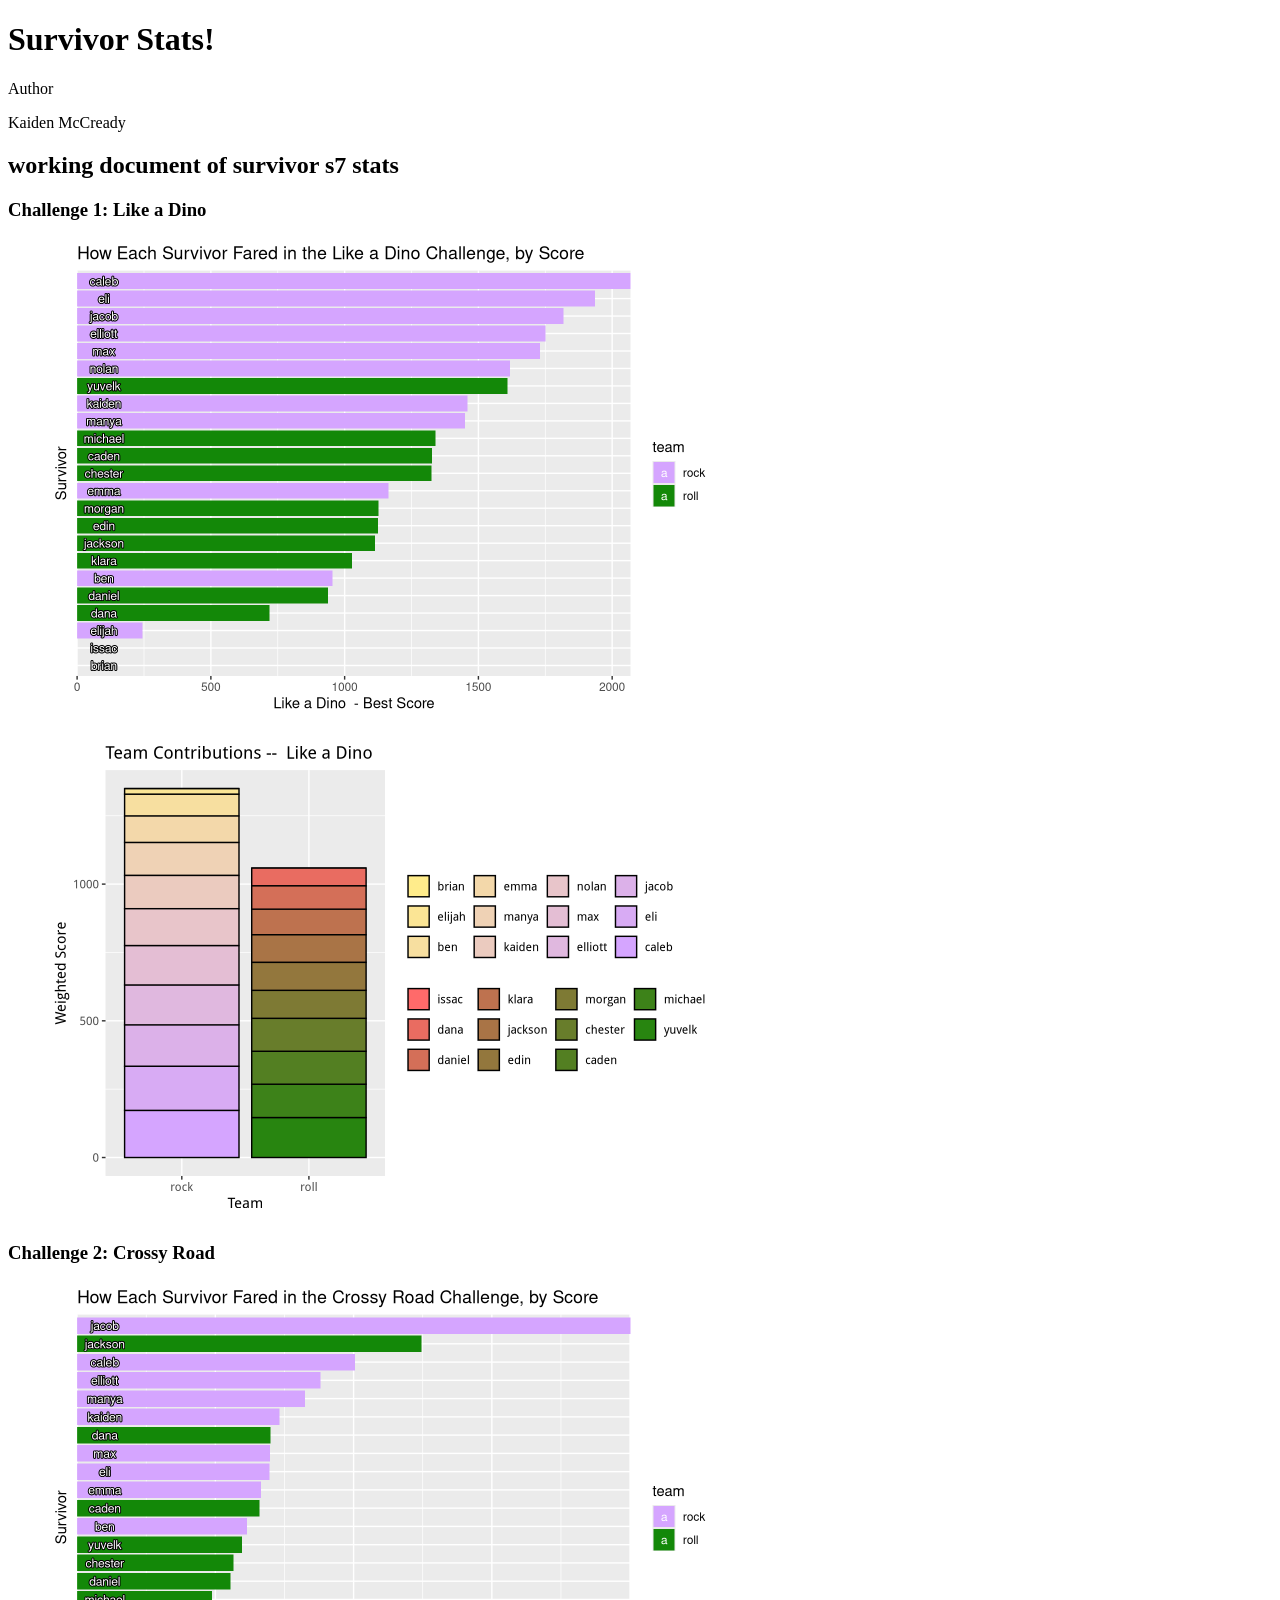
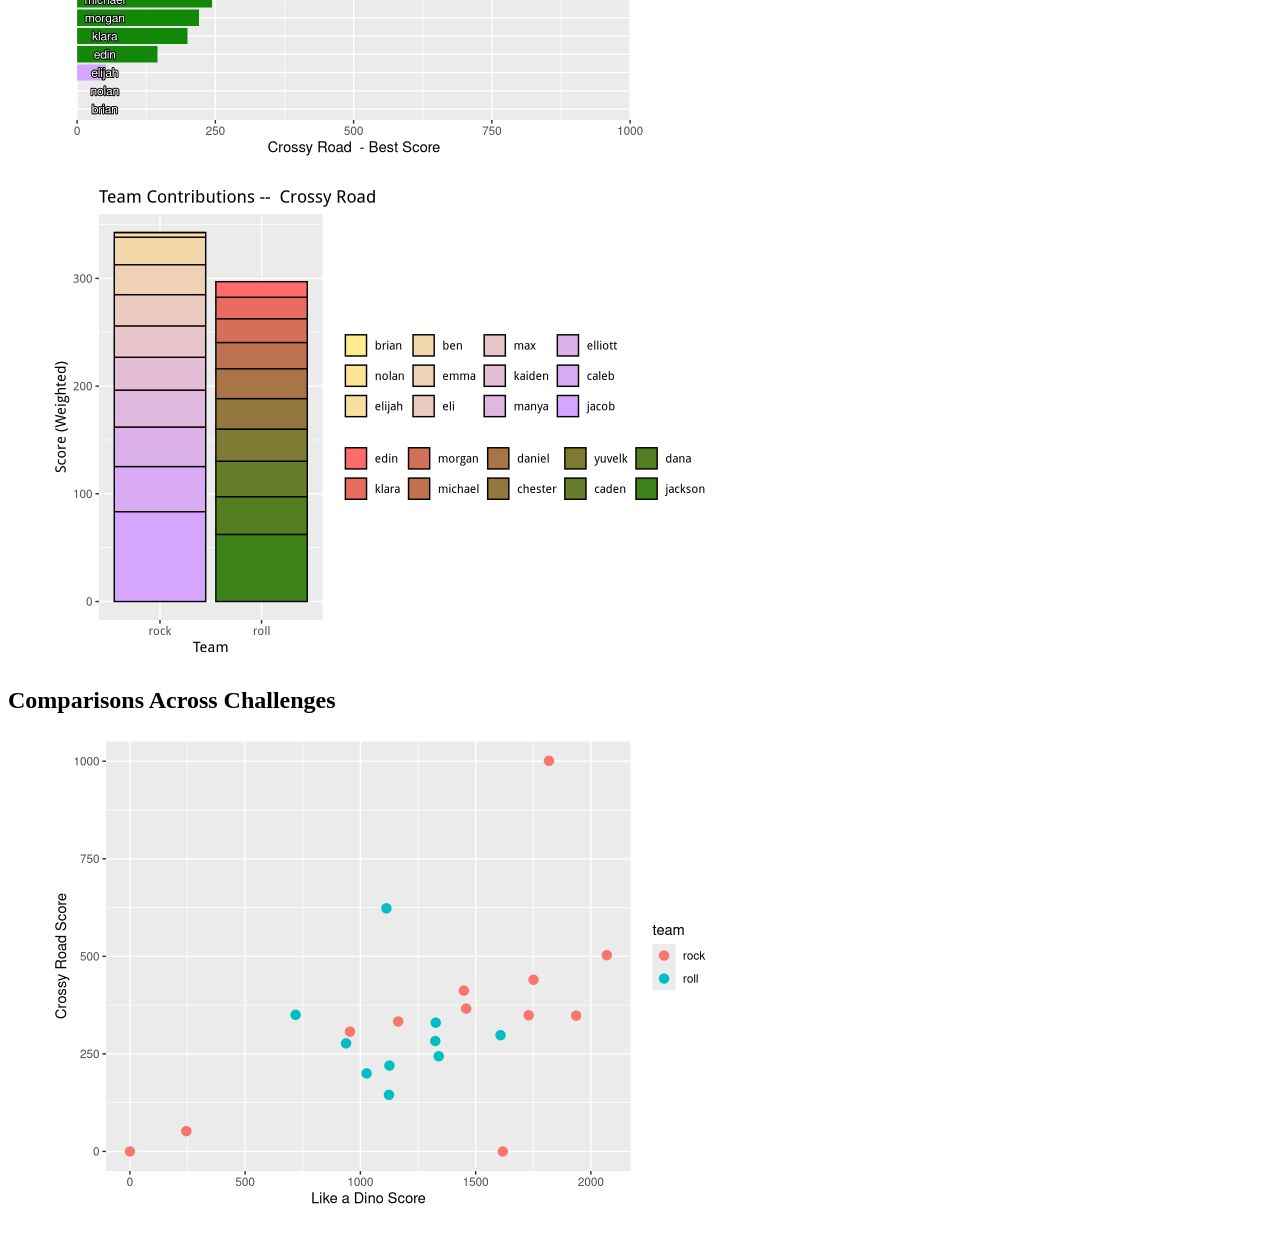
==== index.html @ 502ce681 "Update and rename Survivor Stats!.htm to index.html ...quick fix?" ====
<!DOCTYPE html>
<html xmlns="http://www.w3.org/1999/xhtml" lang="en" xml:lang="en" class=" krimxcm idc0_350"><head>
<meta http-equiv="content-type" content="text/html; charset=UTF-8">

<meta charset="utf-8">
<meta name="generator" content="quarto-1.4.555">

<meta name="viewport" content="width=device-width, initial-scale=1.0, user-scalable=yes">

<meta name="author" content="Kaiden McCready">

<title>Survivor Stats!</title>
<style class="anchorjs"></style><style>
code{white-space: pre-wrap;}
span.smallcaps{font-variant: small-caps;}
div.columns{display: flex; gap: min(4vw, 1.5em);}
div.column{flex: auto; overflow-x: auto;}
div.hanging-indent{margin-left: 1.5em; text-indent: -1.5em;}
ul.task-list{list-style: none;}
ul.task-list li input[type="checkbox"] {
  width: 0.8em;
  margin: 0 0.8em 0.2em -1em; /* quarto-specific, see https://github.com/quarto-dev/quarto-cli/issues/4556 */ 
  vertical-align: middle;
}
</style>


<script src="Survivor%20Stats!_files/clipboard.min.js"></script>
<script src="Survivor%20Stats!_files/quarto.js"></script>
<script src="Survivor%20Stats!_files/popper.min.js"></script>
<script src="Survivor%20Stats!_files/tippy.umd.min.js"></script>
<script src="Survivor%20Stats!_files/anchor.min.js"></script>
<link href="Survivor%20Stats!_files/tippy.css" rel="stylesheet">
<link href="Survivor%20Stats!_files/quarto-syntax-highlighting.css" rel="stylesheet" id="quarto-text-highlighting-styles">
<script src="Survivor%20Stats!_files/bootstrap.min.js"></script>
<link href="Survivor%20Stats!_files/bootstrap-icons.css" rel="stylesheet">
<link href="Survivor%20Stats!_files/bootstrap.min.css" rel="stylesheet" id="quarto-bootstrap" data-mode="light">


<style>.ansi-display{font-family:monospace;white-space:pre-wrap;--ansiBlack: #000000;--ansiRed: #cd3131;--ansiGreen: #00BC00;--ansiYellow: #949800;--ansiBlue: #0451a5;--ansiMagenta: #bc05bc;--ansiCyan: #0598bc;--ansiWhite: #555555;--ansiBrightBlack: #666666;--ansiBrightRed: #cd3131;--ansiBrightGreen: #14CE14;--ansiBrightYellow: #b5ba00;--ansiBrightBlue: #0451a5;--ansiBrightMagenta: #bc05bc;--ansiBrightCyan: #0598bc;--ansiBrightWhite: #a5a5a5}.dark-mode .ansi-display{--ansiBlack: #000000;--ansiRed: #cd3131;--ansiGreen: #0DBC79;--ansiYellow: #e5e510;--ansiBlue: #2472c8;--ansiMagenta: #bc3fbc;--ansiCyan: #11a8cd;--ansiWhite: #e5e5e5;--ansiBrightBlack: #666666;--ansiBrightRed: #f14c4c;--ansiBrightGreen: #23d18b;--ansiBrightYellow: #f5f543;--ansiBrightBlue: #3b8eea;--ansiBrightMagenta: #d670d6;--ansiBrightCyan: #29b8db;--ansiBrightWhite: #e5e5e5}@keyframes ansi-displaly-run-blink{50%{opacity:0}}.fui-FluentProvider h2{border-bottom:none;padding-bottom:0}</style><style data-make-styles-bucket="d" data-priority="0"></style><style id="fui-FluentProviderr0"></style><style>.rdp {
  --rdp-cell-size: 40px;
  --rdp-accent-color: #0000ff;
  --rdp-background-color: #e7edff;
  --rdp-accent-color-dark: #3003e1;
  --rdp-background-color-dark: #180270;
  --rdp-outline: 2px solid var(--rdp-accent-color); /* Outline border for focused elements */
  --rdp-outline-selected: 2px solid rgba(0, 0, 0, 0.75); /* Outline border for focused _and_ selected elements */

  margin: 1em;
}

/* Hide elements for devices that are not screen readers */
.rdp-vhidden {
  box-sizing: border-box;
  padding: 0;
  margin: 0;
  background: transparent;
  border: 0;
  -moz-appearance: none;
  -webkit-appearance: none;
  appearance: none;
  position: absolute !important;
  top: 0;
  width: 1px !important;
  height: 1px !important;
  padding: 0 !important;
  overflow: hidden !important;
  clip: rect(1px, 1px, 1px, 1px) !important;
  border: 0 !important;
}

/* Buttons */
.rdp-button_reset {
  appearance: none;
  position: relative;
  margin: 0;
  padding: 0;
  cursor: default;
  color: inherit;
  outline: none;
  background: none;
  font: inherit;

  -moz-appearance: none;
  -webkit-appearance: none;
}

.rdp-button {
  border: 2px solid transparent;
}

.rdp-button[disabled] {
  opacity: 0.25;
}

.rdp-button:not([disabled]) {
  cursor: pointer;
}

.rdp-button:focus:not([disabled]),
.rdp-button:active:not([disabled]) {
  color: inherit;
  border: var(--rdp-outline);
  background-color: var(--rdp-background-color);
}

.rdp-button:hover:not([disabled]) {
  background-color: var(--rdp-background-color);
}

.rdp-months {
  display: flex;
}

.rdp-month {
  margin: 0 1em;
}

.rdp-month:first-child {
  margin-left: 0;
}

.rdp-month:last-child {
  margin-right: 0;
}

.rdp-table {
  margin: 0;
  max-width: calc(var(--rdp-cell-size) * 7);
  border-collapse: collapse;
}

.rdp-with_weeknumber .rdp-table {
  max-width: calc(var(--rdp-cell-size) * 8);
  border-collapse: collapse;
}

.rdp-caption {
  display: flex;
  align-items: center;
  justify-content: space-between;
  padding: 0;
  text-align: left;
}

.rdp-multiple_months .rdp-caption {
  position: relative;
  display: block;
  text-align: center;
}

.rdp-caption_dropdowns {
  position: relative;
  display: inline-flex;
}

.rdp-caption_label {
  position: relative;
  z-index: 1;
  display: inline-flex;
  align-items: center;
  margin: 0;
  padding: 0 0.25em;
  white-space: nowrap;
  color: currentColor;
  border: 0;
  border: 2px solid transparent;
  font-family: inherit;
  font-size: 140%;
  font-weight: bold;
}

.rdp-nav {
  white-space: nowrap;
}

.rdp-multiple_months .rdp-caption_start .rdp-nav {
  position: absolute;
  top: 50%;
  left: 0;
  transform: translateY(-50%);
}

.rdp-multiple_months .rdp-caption_end .rdp-nav {
  position: absolute;
  top: 50%;
  right: 0;
  transform: translateY(-50%);
}

.rdp-nav_button {
  display: inline-flex;
  align-items: center;
  justify-content: center;
  width: var(--rdp-cell-size);
  height: var(--rdp-cell-size);
  padding: 0.25em;
  border-radius: 100%;
}

/* ---------- */
/* Dropdowns  */
/* ---------- */

.rdp-dropdown_year,
.rdp-dropdown_month {
  position: relative;
  display: inline-flex;
  align-items: center;
}

.rdp-dropdown {
  appearance: none;
  position: absolute;
  z-index: 2;
  top: 0;
  bottom: 0;
  left: 0;
  width: 100%;
  margin: 0;
  padding: 0;
  cursor: inherit;
  opacity: 0;
  border: none;
  background-color: transparent;
  font-family: inherit;
  font-size: inherit;
  line-height: inherit;
}

.rdp-dropdown[disabled] {
  opacity: unset;
  color: unset;
}

.rdp-dropdown:focus:not([disabled]) + .rdp-caption_label,
.rdp-dropdown:active:not([disabled]) + .rdp-caption_label {
  border: var(--rdp-outline);
  border-radius: 6px;
  background-color: var(--rdp-background-color);
}

.rdp-dropdown_icon {
  margin: 0 0 0 5px;
}

.rdp-head {
  border: 0;
}

.rdp-head_row,
.rdp-row {
  height: 100%;
}

.rdp-head_cell {
  vertical-align: middle;
  text-transform: uppercase;
  font-size: 0.75em;
  font-weight: 700;
  text-align: center;
  height: 100%;
  height: var(--rdp-cell-size);
  padding: 0;
}

.rdp-tbody {
  border: 0;
}

.rdp-tfoot {
  margin: 0.5em;
}

.rdp-cell {
  width: var(--rdp-cell-size);
  height: 100%;
  height: var(--rdp-cell-size);
  padding: 0;
  text-align: center;
}

.rdp-weeknumber {
  font-size: 0.75em;
}

.rdp-weeknumber,
.rdp-day {
  display: flex;
  overflow: hidden;
  align-items: center;
  justify-content: center;
  box-sizing: border-box;
  width: var(--rdp-cell-size);
  max-width: var(--rdp-cell-size);
  height: var(--rdp-cell-size);
  margin: 0;
  border: 2px solid transparent;
  border-radius: 100%;
}

.rdp-day_today:not(.rdp-day_outside) {
  font-weight: bold;
}

.rdp-day_selected:not([disabled]),
.rdp-day_selected:focus:not([disabled]),
.rdp-day_selected:active:not([disabled]),
.rdp-day_selected:hover:not([disabled]) {
  color: white;
  background-color: var(--rdp-accent-color);
}

.rdp-day_selected:focus:not([disabled]) {
  border: var(--rdp-outline-selected);
}

.rdp:not([dir='rtl']) .rdp-day_range_start:not(.rdp-day_range_end) {
  border-top-right-radius: 0;
  border-bottom-right-radius: 0;
}

.rdp:not([dir='rtl']) .rdp-day_range_end:not(.rdp-day_range_start) {
  border-top-left-radius: 0;
  border-bottom-left-radius: 0;
}

.rdp[dir='rtl'] .rdp-day_range_start:not(.rdp-day_range_end) {
  border-top-left-radius: 0;
  border-bottom-left-radius: 0;
}

.rdp[dir='rtl'] .rdp-day_range_end:not(.rdp-day_range_start) {
  border-top-right-radius: 0;
  border-bottom-right-radius: 0;
}

.rdp-day_range_end.rdp-day_range_start {
  border-radius: 100%;
}

.rdp-day_range_middle {
  border-radius: 0;
}
</style></head>

<body class="fullcontent quarto-light" data-tabster="{&quot;root&quot;:{}}">

<i tabindex="0" role="none" data-tabster-dummy="" aria-hidden="true" style="position: fixed; height: 1px; width: 1px; opacity: 0.001; z-index: -1; content-visibility: hidden; top: 0px; left: 0px;"></i><div id="quarto-content" class="page-columns page-rows-contents page-layout-article">

<main class="content" id="quarto-document-content">

<header id="title-block-header" class="quarto-title-block default">
<div class="quarto-title">
<h1 class="title">Survivor Stats!</h1>
</div>



<div class="quarto-title-meta">

    <div>
    <div class="quarto-title-meta-heading">Author</div>
    <div class="quarto-title-meta-contents">
             <p>Kaiden McCready </p>
          </div>
  </div>
    
  
    
  </div>
  


</header>


<section id="working-document-of-survivor-s7-stats" class="level1">
<h1>working document of survivor s7 stats</h1>
<section id="challenge-1-like-a-dino" class="level3">
<h3 class="anchored" data-anchor-id="challenge-1-like-a-dino">Challenge 1: Like a Dino<a class="anchorjs-link " aria-label="Anchor" data-anchorjs-icon="" href="#challenge-1-like-a-dino" style="font: 1em / 1 anchorjs-icons; margin-left: 0.1875em; padding-right: 0.1875em; padding-left: 0.1875em;"></a></h3>
<div class="cell">
<div class="cell-output-display">
<div>
<figure class="figure">
<p><img src="Survivor%20Stats!_files/unnamed-chunk-2-1.png" class="img-fluid figure-img" width="672"></p>
</figure>
</div>
</div>
</div>
<div class="cell">
<div class="cell-output-display">
<div>
<figure class="figure">
<p><img src="Survivor%20Stats!_files/unnamed-chunk-3-1.png" class="img-fluid figure-img" width="672"></p>
</figure>
</div>
</div>
</div>
</section>
<section id="challenge-2-crossy-road" class="level3">
<h3 class="anchored" data-anchor-id="challenge-2-crossy-road">Challenge 2: Crossy Road<a class="anchorjs-link " aria-label="Anchor" data-anchorjs-icon="" href="#challenge-2-crossy-road" style="font: 1em / 1 anchorjs-icons; margin-left: 0.1875em; padding-right: 0.1875em; padding-left: 0.1875em;"></a></h3>
<div class="cell">
<div class="cell-output-display">
<div>
<figure class="figure">
<p><img src="Survivor%20Stats!_files/unnamed-chunk-4-1.png" class="img-fluid figure-img" width="672"></p>
</figure>
</div>
</div>
</div>
<div class="cell">
<div class="cell-output-display">
<div>
<figure class="figure">
<p><img src="Survivor%20Stats!_files/unnamed-chunk-5-1.png" class="img-fluid figure-img" width="672"></p>
</figure>
</div>
</div>
</div>
</section>
<section id="comparisons-across-challenges" class="level2">
<h2 class="anchored" data-anchor-id="comparisons-across-challenges">Comparisons Across Challenges<a class="anchorjs-link " aria-label="Anchor" data-anchorjs-icon="" href="#comparisons-across-challenges" style="font: 1em / 1 anchorjs-icons; margin-left: 0.1875em; padding-right: 0.1875em; padding-left: 0.1875em;"></a></h2>
<div class="cell">
<div class="cell-output-display">
<div>
<figure class="figure">
<p><img src="Survivor%20Stats!_files/unnamed-chunk-6-1.png" class="img-fluid figure-img" width="672"></p>
</figure>
</div>
</div>
</div>
</section>
</section>

</main>
<!-- /main column -->
<script id="quarto-html-after-body" type="application/javascript">
window.document.addEventListener("DOMContentLoaded", function (event) {
  const toggleBodyColorMode = (bsSheetEl) => {
    const mode = bsSheetEl.getAttribute("data-mode");
    const bodyEl = window.document.querySelector("body");
    if (mode === "dark") {
      bodyEl.classList.add("quarto-dark");
      bodyEl.classList.remove("quarto-light");
    } else {
      bodyEl.classList.add("quarto-light");
      bodyEl.classList.remove("quarto-dark");
    }
  }
  const toggleBodyColorPrimary = () => {
    const bsSheetEl = window.document.querySelector("link#quarto-bootstrap");
    if (bsSheetEl) {
      toggleBodyColorMode(bsSheetEl);
    }
  }
  toggleBodyColorPrimary();  
  const icon = "";
  const anchorJS = new window.AnchorJS();
  anchorJS.options = {
    placement: 'right',
    icon: icon
  };
  anchorJS.add('.anchored');
  const isCodeAnnotation = (el) => {
    for (const clz of el.classList) {
      if (clz.startsWith('code-annotation-')) {                     
        return true;
      }
    }
    return false;
  }
  const clipboard = new window.ClipboardJS('.code-copy-button', {
    text: function(trigger) {
      const codeEl = trigger.previousElementSibling.cloneNode(true);
      for (const childEl of codeEl.children) {
        if (isCodeAnnotation(childEl)) {
          childEl.remove();
        }
      }
      return codeEl.innerText;
    }
  });
  clipboard.on('success', function(e) {
    // button target
    const button = e.trigger;
    // don't keep focus
    button.blur();
    // flash "checked"
    button.classList.add('code-copy-button-checked');
    var currentTitle = button.getAttribute("title");
    button.setAttribute("title", "Copied!");
    let tooltip;
    if (window.bootstrap) {
      button.setAttribute("data-bs-toggle", "tooltip");
      button.setAttribute("data-bs-placement", "left");
      button.setAttribute("data-bs-title", "Copied!");
      tooltip = new bootstrap.Tooltip(button, 
        { trigger: "manual", 
          customClass: "code-copy-button-tooltip",
          offset: [0, -8]});
      tooltip.show();    
    }
    setTimeout(function() {
      if (tooltip) {
        tooltip.hide();
        button.removeAttribute("data-bs-title");
        button.removeAttribute("data-bs-toggle");
        button.removeAttribute("data-bs-placement");
      }
      button.setAttribute("title", currentTitle);
      button.classList.remove('code-copy-button-checked');
    }, 1000);
    // clear code selection
    e.clearSelection();
  });
    var localhostRegex = new RegExp(/^(?:http|https):\/\/localhost\:?[0-9]*\//);
    var mailtoRegex = new RegExp(/^mailto:/);
      var filterRegex = new RegExp('/' + window.location.host + '/');
    var isInternal = (href) => {
        return filterRegex.test(href) || localhostRegex.test(href) || mailtoRegex.test(href);
    }
    // Inspect non-navigation links and adorn them if external
 	var links = window.document.querySelectorAll('a[href]:not(.nav-link):not(.navbar-brand):not(.toc-action):not(.sidebar-link):not(.sidebar-item-toggle):not(.pagination-link):not(.no-external):not([aria-hidden]):not(.dropdown-item):not(.quarto-navigation-tool)');
    for (var i=0; i<links.length; i++) {
      const link = links[i];
      if (!isInternal(link.href)) {
        // undo the damage that might have been done by quarto-nav.js in the case of
        // links that we want to consider external
        if (link.dataset.originalHref !== undefined) {
          link.href = link.dataset.originalHref;
        }
      }
    }
  function tippyHover(el, contentFn, onTriggerFn, onUntriggerFn) {
    const config = {
      allowHTML: true,
      maxWidth: 500,
      delay: 100,
      arrow: false,
      appendTo: function(el) {
          return el.parentElement;
      },
      interactive: true,
      interactiveBorder: 10,
      theme: 'quarto',
      placement: 'bottom-start',
    };
    if (contentFn) {
      config.content = contentFn;
    }
    if (onTriggerFn) {
      config.onTrigger = onTriggerFn;
    }
    if (onUntriggerFn) {
      config.onUntrigger = onUntriggerFn;
    }
    window.tippy(el, config); 
  }
  const noterefs = window.document.querySelectorAll('a[role="doc-noteref"]');
  for (var i=0; i<noterefs.length; i++) {
    const ref = noterefs[i];
    tippyHover(ref, function() {
      // use id or data attribute instead here
      let href = ref.getAttribute('data-footnote-href') || ref.getAttribute('href');
      try { href = new URL(href).hash; } catch {}
      const id = href.replace(/^#\/?/, "");
      const note = window.document.getElementById(id);
      if (note) {
        return note.innerHTML;
      } else {
        return "";
      }
    });
  }
  const xrefs = window.document.querySelectorAll('a.quarto-xref');
  const processXRef = (id, note) => {
    // Strip column container classes
    const stripColumnClz = (el) => {
      el.classList.remove("page-full", "page-columns");
      if (el.children) {
        for (const child of el.children) {
          stripColumnClz(child);
        }
      }
    }
    stripColumnClz(note)
    if (id === null || id.startsWith('sec-')) {
      // Special case sections, only their first couple elements
      const container = document.createElement("div");
      if (note.children && note.children.length > 2) {
        container.appendChild(note.children[0].cloneNode(true));
        for (let i = 1; i < note.children.length; i++) {
          const child = note.children[i];
          if (child.tagName === "P" && child.innerText === "") {
            continue;
          } else {
            container.appendChild(child.cloneNode(true));
            break;
          }
        }
        if (window.Quarto?.typesetMath) {
          window.Quarto.typesetMath(container);
        }
        return container.innerHTML
      } else {
        if (window.Quarto?.typesetMath) {
          window.Quarto.typesetMath(note);
        }
        return note.innerHTML;
      }
    } else {
      // Remove any anchor links if they are present
      const anchorLink = note.querySelector('a.anchorjs-link');
      if (anchorLink) {
        anchorLink.remove();
      }
      if (window.Quarto?.typesetMath) {
        window.Quarto.typesetMath(note);
      }
      // TODO in 1.5, we should make sure this works without a callout special case
      if (note.classList.contains("callout")) {
        return note.outerHTML;
      } else {
        return note.innerHTML;
      }
    }
  }
  for (var i=0; i<xrefs.length; i++) {
    const xref = xrefs[i];
    tippyHover(xref, undefined, function(instance) {
      instance.disable();
      let url = xref.getAttribute('href');
      let hash = undefined; 
      if (url.startsWith('#')) {
        hash = url;
      } else {
        try { hash = new URL(url).hash; } catch {}
      }
      if (hash) {
        const id = hash.replace(/^#\/?/, "");
        const note = window.document.getElementById(id);
        if (note !== null) {
          try {
            const html = processXRef(id, note.cloneNode(true));
            instance.setContent(html);
          } finally {
            instance.enable();
            instance.show();
          }
        } else {
          // See if we can fetch this
          fetch(url.split('#')[0])
          .then(res => res.text())
          .then(html => {
            const parser = new DOMParser();
            const htmlDoc = parser.parseFromString(html, "text/html");
            const note = htmlDoc.getElementById(id);
            if (note !== null) {
              const html = processXRef(id, note);
              instance.setContent(html);
            } 
          }).finally(() => {
            instance.enable();
            instance.show();
          });
        }
      } else {
        // See if we can fetch a full url (with no hash to target)
        // This is a special case and we should probably do some content thinning / targeting
        fetch(url)
        .then(res => res.text())
        .then(html => {
          const parser = new DOMParser();
          const htmlDoc = parser.parseFromString(html, "text/html");
          const note = htmlDoc.querySelector('main.content');
          if (note !== null) {
            // This should only happen for chapter cross references
            // (since there is no id in the URL)
            // remove the first header
            if (note.children.length > 0 && note.children[0].tagName === "HEADER") {
              note.children[0].remove();
            }
            const html = processXRef(null, note);
            instance.setContent(html);
          } 
        }).finally(() => {
          instance.enable();
          instance.show();
        });
      }
    }, function(instance) {
    });
  }
      let selectedAnnoteEl;
      const selectorForAnnotation = ( cell, annotation) => {
        let cellAttr = 'data-code-cell="' + cell + '"';
        let lineAttr = 'data-code-annotation="' +  annotation + '"';
        const selector = 'span[' + cellAttr + '][' + lineAttr + ']';
        return selector;
      }
      const selectCodeLines = (annoteEl) => {
        const doc = window.document;
        const targetCell = annoteEl.getAttribute("data-target-cell");
        const targetAnnotation = annoteEl.getAttribute("data-target-annotation");
        const annoteSpan = window.document.querySelector(selectorForAnnotation(targetCell, targetAnnotation));
        const lines = annoteSpan.getAttribute("data-code-lines").split(",");
        const lineIds = lines.map((line) => {
          return targetCell + "-" + line;
        })
        let top = null;
        let height = null;
        let parent = null;
        if (lineIds.length > 0) {
            //compute the position of the single el (top and bottom and make a div)
            const el = window.document.getElementById(lineIds[0]);
            top = el.offsetTop;
            height = el.offsetHeight;
            parent = el.parentElement.parentElement;
          if (lineIds.length > 1) {
            const lastEl = window.document.getElementById(lineIds[lineIds.length - 1]);
            const bottom = lastEl.offsetTop + lastEl.offsetHeight;
            height = bottom - top;
          }
          if (top !== null && height !== null && parent !== null) {
            // cook up a div (if necessary) and position it 
            let div = window.document.getElementById("code-annotation-line-highlight");
            if (div === null) {
              div = window.document.createElement("div");
              div.setAttribute("id", "code-annotation-line-highlight");
              div.style.position = 'absolute';
              parent.appendChild(div);
            }
            div.style.top = top - 2 + "px";
            div.style.height = height + 4 + "px";
            div.style.left = 0;
            let gutterDiv = window.document.getElementById("code-annotation-line-highlight-gutter");
            if (gutterDiv === null) {
              gutterDiv = window.document.createElement("div");
              gutterDiv.setAttribute("id", "code-annotation-line-highlight-gutter");
              gutterDiv.style.position = 'absolute';
              const codeCell = window.document.getElementById(targetCell);
              const gutter = codeCell.querySelector('.code-annotation-gutter');
              gutter.appendChild(gutterDiv);
            }
            gutterDiv.style.top = top - 2 + "px";
            gutterDiv.style.height = height + 4 + "px";
          }
          selectedAnnoteEl = annoteEl;
        }
      };
      const unselectCodeLines = () => {
        const elementsIds = ["code-annotation-line-highlight", "code-annotation-line-highlight-gutter"];
        elementsIds.forEach((elId) => {
          const div = window.document.getElementById(elId);
          if (div) {
            div.remove();
          }
        });
        selectedAnnoteEl = undefined;
      };
        // Handle positioning of the toggle
    window.addEventListener(
      "resize",
      throttle(() => {
        elRect = undefined;
        if (selectedAnnoteEl) {
          selectCodeLines(selectedAnnoteEl);
        }
      }, 10)
    );
    function throttle(fn, ms) {
    let throttle = false;
    let timer;
      return (...args) => {
        if(!throttle) { // first call gets through
            fn.apply(this, args);
            throttle = true;
        } else { // all the others get throttled
            if(timer) clearTimeout(timer); // cancel #2
            timer = setTimeout(() => {
              fn.apply(this, args);
              timer = throttle = false;
            }, ms);
        }
      };
    }
      // Attach click handler to the DT
      const annoteDls = window.document.querySelectorAll('dt[data-target-cell]');
      for (const annoteDlNode of annoteDls) {
        annoteDlNode.addEventListener('click', (event) => {
          const clickedEl = event.target;
          if (clickedEl !== selectedAnnoteEl) {
            unselectCodeLines();
            const activeEl = window.document.querySelector('dt[data-target-cell].code-annotation-active');
            if (activeEl) {
              activeEl.classList.remove('code-annotation-active');
            }
            selectCodeLines(clickedEl);
            clickedEl.classList.add('code-annotation-active');
          } else {
            // Unselect the line
            unselectCodeLines();
            clickedEl.classList.remove('code-annotation-active');
          }
        });
      }
  const findCites = (el) => {
    const parentEl = el.parentElement;
    if (parentEl) {
      const cites = parentEl.dataset.cites;
      if (cites) {
        return {
          el,
          cites: cites.split(' ')
        };
      } else {
        return findCites(el.parentElement)
      }
    } else {
      return undefined;
    }
  };
  var bibliorefs = window.document.querySelectorAll('a[role="doc-biblioref"]');
  for (var i=0; i<bibliorefs.length; i++) {
    const ref = bibliorefs[i];
    const citeInfo = findCites(ref);
    if (citeInfo) {
      tippyHover(citeInfo.el, function() {
        var popup = window.document.createElement('div');
        citeInfo.cites.forEach(function(cite) {
          var citeDiv = window.document.createElement('div');
          citeDiv.classList.add('hanging-indent');
          citeDiv.classList.add('csl-entry');
          var biblioDiv = window.document.getElementById('ref-' + cite);
          if (biblioDiv) {
            citeDiv.innerHTML = biblioDiv.innerHTML;
          }
          popup.appendChild(citeDiv);
        });
        return popup.innerHTML;
      });
    }
  }
});
</script>
</div> <!-- /content -->





<script>window.backupDefine = window.define; window.define = undefined;</script>
<script type="text/javascript" src="Survivor%20Stats!_files/quarto-preview.js"></script>
<script>window.define = window.backupDefine; window.backupDefine = undefined;</script>
<script type="text/javascript">
  const options = {
    origin: "",
    search: "",
    inputFile: "/home/mccrea_k1/Survivor Stats!/Survivor_Stats.qmd",
    isPresentation: false
  }
  document.addEventListener("DOMContentLoaded", function () {
    window.QuartoPreview.init(options);
  });
</script>
<div><div dir="ltr" class="fui-FluentProvider fui-FluentProviderr0 ___jdtuxv0 f19n0e5 fxugw4r f1o700av fk6fouc fkhj508 figsok6 f1i3iumi"></div></div><i tabindex="0" role="none" data-tabster-dummy="" aria-hidden="true" style="position: fixed; height: 1px; width: 1px; opacity: 0.001; z-index: -1; content-visibility: hidden; top: 0px; left: 0px;"></i></body></html>
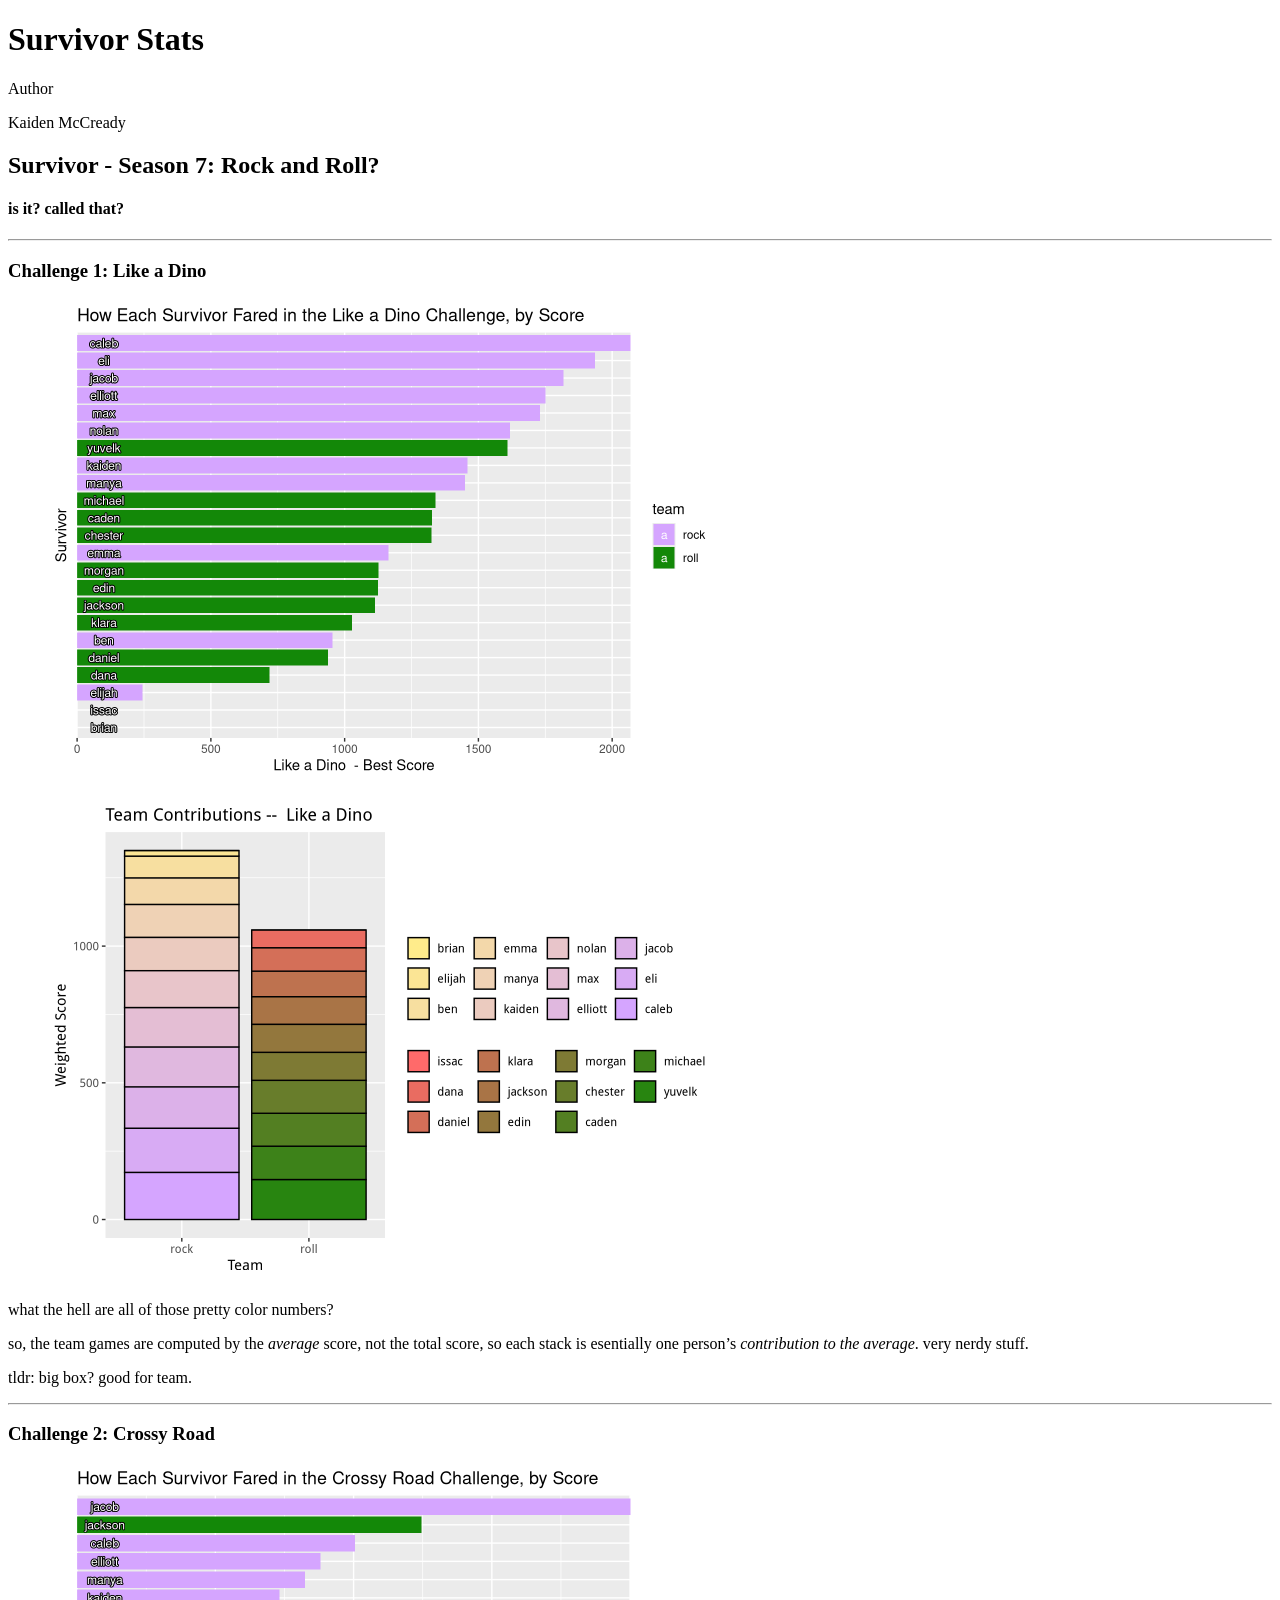
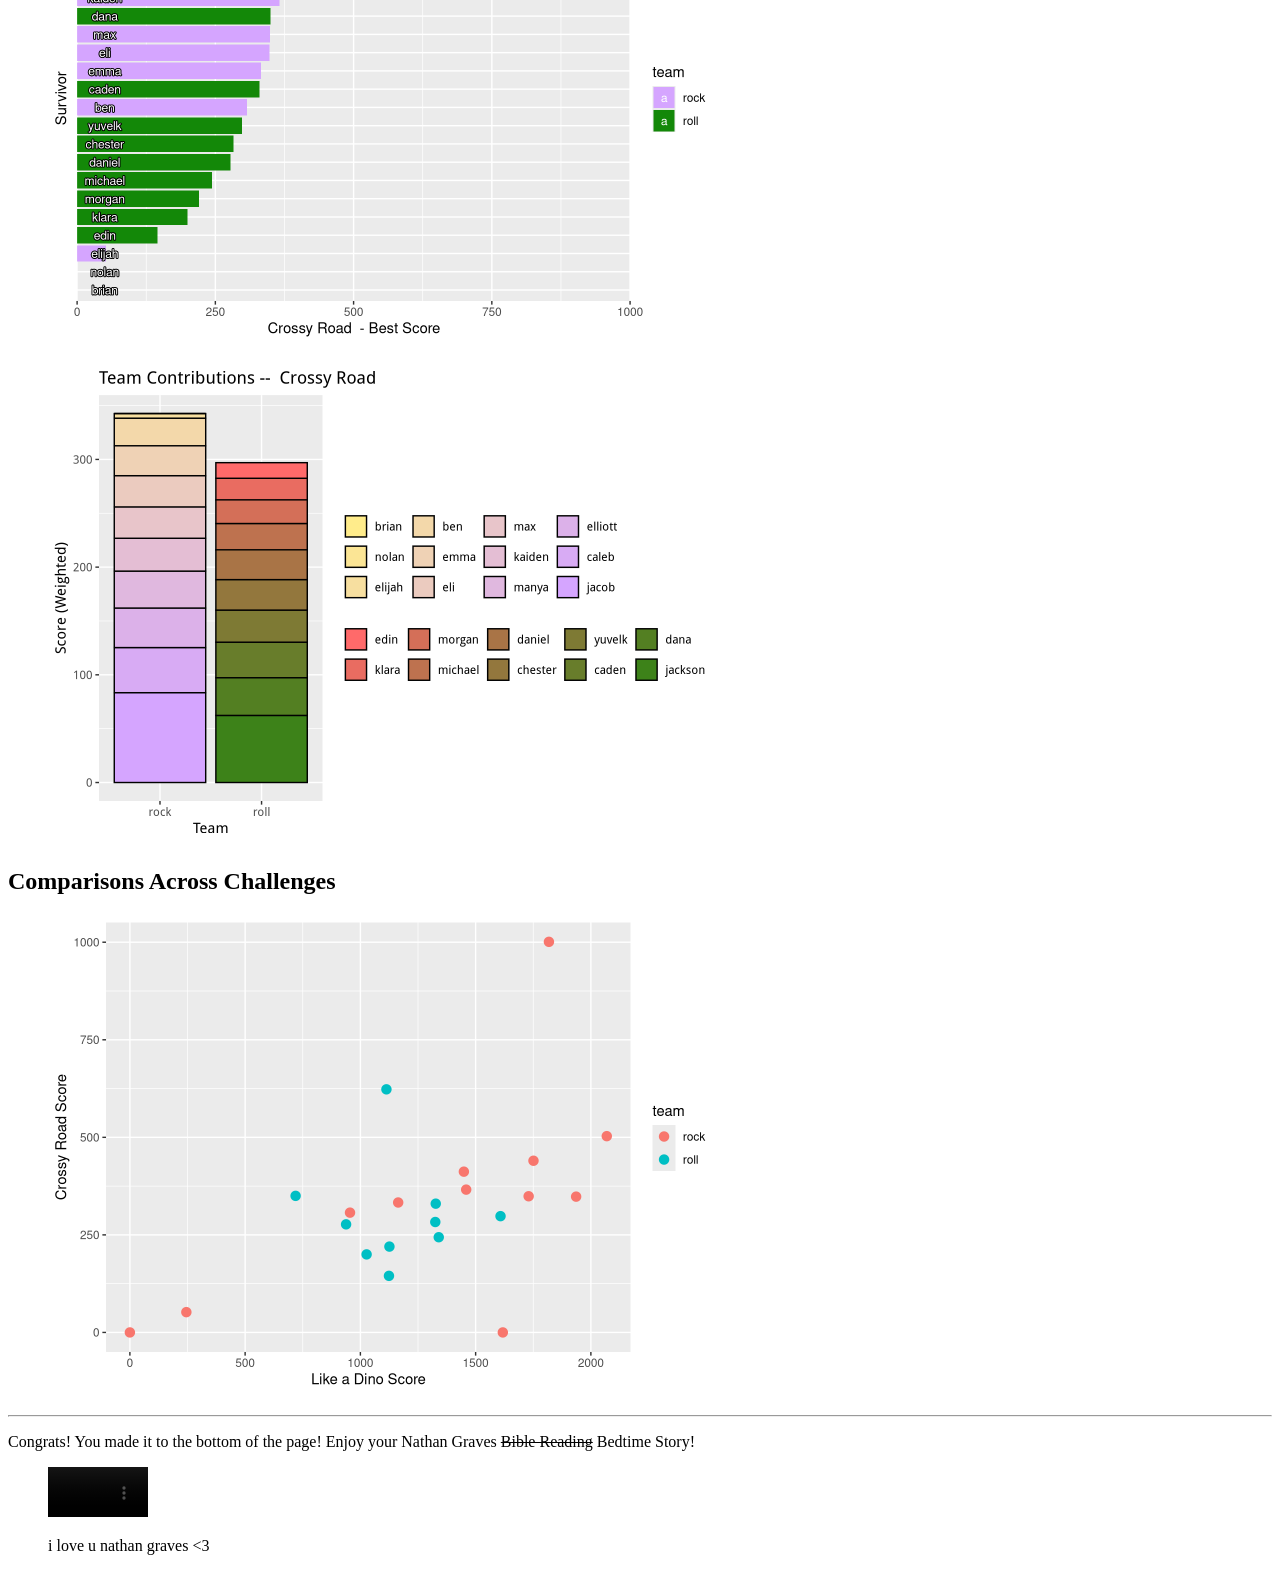
==== commit a1fd5fb2: "Rename index.html.htm to index.html whOOPS" ====
--- a/index.html
+++ b/index.html
@@ -1,867 +1,894 @@
-<!DOCTYPE html>
-<html xmlns="http://www.w3.org/1999/xhtml" lang="en" xml:lang="en" class=" krimxcm idc0_350"><head>
-<meta http-equiv="content-type" content="text/html; charset=UTF-8">
-
-<meta charset="utf-8">
-<meta name="generator" content="quarto-1.4.555">
-
-<meta name="viewport" content="width=device-width, initial-scale=1.0, user-scalable=yes">
-
-<meta name="author" content="Kaiden McCready">
-
-<title>Survivor Stats!</title>
-<style class="anchorjs"></style><style>
-code{white-space: pre-wrap;}
-span.smallcaps{font-variant: small-caps;}
-div.columns{display: flex; gap: min(4vw, 1.5em);}
-div.column{flex: auto; overflow-x: auto;}
-div.hanging-indent{margin-left: 1.5em; text-indent: -1.5em;}
-ul.task-list{list-style: none;}
-ul.task-list li input[type="checkbox"] {
-  width: 0.8em;
-  margin: 0 0.8em 0.2em -1em; /* quarto-specific, see https://github.com/quarto-dev/quarto-cli/issues/4556 */ 
-  vertical-align: middle;
-}
-</style>
-
-
-<script src="Survivor%20Stats!_files/clipboard.min.js"></script>
-<script src="Survivor%20Stats!_files/quarto.js"></script>
-<script src="Survivor%20Stats!_files/popper.min.js"></script>
-<script src="Survivor%20Stats!_files/tippy.umd.min.js"></script>
-<script src="Survivor%20Stats!_files/anchor.min.js"></script>
-<link href="Survivor%20Stats!_files/tippy.css" rel="stylesheet">
-<link href="Survivor%20Stats!_files/quarto-syntax-highlighting.css" rel="stylesheet" id="quarto-text-highlighting-styles">
-<script src="Survivor%20Stats!_files/bootstrap.min.js"></script>
-<link href="Survivor%20Stats!_files/bootstrap-icons.css" rel="stylesheet">
-<link href="Survivor%20Stats!_files/bootstrap.min.css" rel="stylesheet" id="quarto-bootstrap" data-mode="light">
-
-
-<style>.ansi-display{font-family:monospace;white-space:pre-wrap;--ansiBlack: #000000;--ansiRed: #cd3131;--ansiGreen: #00BC00;--ansiYellow: #949800;--ansiBlue: #0451a5;--ansiMagenta: #bc05bc;--ansiCyan: #0598bc;--ansiWhite: #555555;--ansiBrightBlack: #666666;--ansiBrightRed: #cd3131;--ansiBrightGreen: #14CE14;--ansiBrightYellow: #b5ba00;--ansiBrightBlue: #0451a5;--ansiBrightMagenta: #bc05bc;--ansiBrightCyan: #0598bc;--ansiBrightWhite: #a5a5a5}.dark-mode .ansi-display{--ansiBlack: #000000;--ansiRed: #cd3131;--ansiGreen: #0DBC79;--ansiYellow: #e5e510;--ansiBlue: #2472c8;--ansiMagenta: #bc3fbc;--ansiCyan: #11a8cd;--ansiWhite: #e5e5e5;--ansiBrightBlack: #666666;--ansiBrightRed: #f14c4c;--ansiBrightGreen: #23d18b;--ansiBrightYellow: #f5f543;--ansiBrightBlue: #3b8eea;--ansiBrightMagenta: #d670d6;--ansiBrightCyan: #29b8db;--ansiBrightWhite: #e5e5e5}@keyframes ansi-displaly-run-blink{50%{opacity:0}}.fui-FluentProvider h2{border-bottom:none;padding-bottom:0}</style><style data-make-styles-bucket="d" data-priority="0"></style><style id="fui-FluentProviderr0"></style><style>.rdp {
-  --rdp-cell-size: 40px;
-  --rdp-accent-color: #0000ff;
-  --rdp-background-color: #e7edff;
-  --rdp-accent-color-dark: #3003e1;
-  --rdp-background-color-dark: #180270;
-  --rdp-outline: 2px solid var(--rdp-accent-color); /* Outline border for focused elements */
-  --rdp-outline-selected: 2px solid rgba(0, 0, 0, 0.75); /* Outline border for focused _and_ selected elements */
-
-  margin: 1em;
-}
-
-/* Hide elements for devices that are not screen readers */
-.rdp-vhidden {
-  box-sizing: border-box;
-  padding: 0;
-  margin: 0;
-  background: transparent;
-  border: 0;
-  -moz-appearance: none;
-  -webkit-appearance: none;
-  appearance: none;
-  position: absolute !important;
-  top: 0;
-  width: 1px !important;
-  height: 1px !important;
-  padding: 0 !important;
-  overflow: hidden !important;
-  clip: rect(1px, 1px, 1px, 1px) !important;
-  border: 0 !important;
-}
-
-/* Buttons */
-.rdp-button_reset {
-  appearance: none;
-  position: relative;
-  margin: 0;
-  padding: 0;
-  cursor: default;
-  color: inherit;
-  outline: none;
-  background: none;
-  font: inherit;
-
-  -moz-appearance: none;
-  -webkit-appearance: none;
-}
-
-.rdp-button {
-  border: 2px solid transparent;
-}
-
-.rdp-button[disabled] {
-  opacity: 0.25;
-}
-
-.rdp-button:not([disabled]) {
-  cursor: pointer;
-}
-
-.rdp-button:focus:not([disabled]),
-.rdp-button:active:not([disabled]) {
-  color: inherit;
-  border: var(--rdp-outline);
-  background-color: var(--rdp-background-color);
-}
-
-.rdp-button:hover:not([disabled]) {
-  background-color: var(--rdp-background-color);
-}
-
-.rdp-months {
-  display: flex;
-}
-
-.rdp-month {
-  margin: 0 1em;
-}
-
-.rdp-month:first-child {
-  margin-left: 0;
-}
-
-.rdp-month:last-child {
-  margin-right: 0;
-}
-
-.rdp-table {
-  margin: 0;
-  max-width: calc(var(--rdp-cell-size) * 7);
-  border-collapse: collapse;
-}
-
-.rdp-with_weeknumber .rdp-table {
-  max-width: calc(var(--rdp-cell-size) * 8);
-  border-collapse: collapse;
-}
-
-.rdp-caption {
-  display: flex;
-  align-items: center;
-  justify-content: space-between;
-  padding: 0;
-  text-align: left;
-}
-
-.rdp-multiple_months .rdp-caption {
-  position: relative;
-  display: block;
-  text-align: center;
-}
-
-.rdp-caption_dropdowns {
-  position: relative;
-  display: inline-flex;
-}
-
-.rdp-caption_label {
-  position: relative;
-  z-index: 1;
-  display: inline-flex;
-  align-items: center;
-  margin: 0;
-  padding: 0 0.25em;
-  white-space: nowrap;
-  color: currentColor;
-  border: 0;
-  border: 2px solid transparent;
-  font-family: inherit;
-  font-size: 140%;
-  font-weight: bold;
-}
-
-.rdp-nav {
-  white-space: nowrap;
-}
-
-.rdp-multiple_months .rdp-caption_start .rdp-nav {
-  position: absolute;
-  top: 50%;
-  left: 0;
-  transform: translateY(-50%);
-}
-
-.rdp-multiple_months .rdp-caption_end .rdp-nav {
-  position: absolute;
-  top: 50%;
-  right: 0;
-  transform: translateY(-50%);
-}
-
-.rdp-nav_button {
-  display: inline-flex;
-  align-items: center;
-  justify-content: center;
-  width: var(--rdp-cell-size);
-  height: var(--rdp-cell-size);
-  padding: 0.25em;
-  border-radius: 100%;
-}
-
-/* ---------- */
-/* Dropdowns  */
-/* ---------- */
-
-.rdp-dropdown_year,
-.rdp-dropdown_month {
-  position: relative;
-  display: inline-flex;
-  align-items: center;
-}
-
-.rdp-dropdown {
-  appearance: none;
-  position: absolute;
-  z-index: 2;
-  top: 0;
-  bottom: 0;
-  left: 0;
-  width: 100%;
-  margin: 0;
-  padding: 0;
-  cursor: inherit;
-  opacity: 0;
-  border: none;
-  background-color: transparent;
-  font-family: inherit;
-  font-size: inherit;
-  line-height: inherit;
-}
-
-.rdp-dropdown[disabled] {
-  opacity: unset;
-  color: unset;
-}
-
-.rdp-dropdown:focus:not([disabled]) + .rdp-caption_label,
-.rdp-dropdown:active:not([disabled]) + .rdp-caption_label {
-  border: var(--rdp-outline);
-  border-radius: 6px;
-  background-color: var(--rdp-background-color);
-}
-
-.rdp-dropdown_icon {
-  margin: 0 0 0 5px;
-}
-
-.rdp-head {
-  border: 0;
-}
-
-.rdp-head_row,
-.rdp-row {
-  height: 100%;
-}
-
-.rdp-head_cell {
-  vertical-align: middle;
-  text-transform: uppercase;
-  font-size: 0.75em;
-  font-weight: 700;
-  text-align: center;
-  height: 100%;
-  height: var(--rdp-cell-size);
-  padding: 0;
-}
-
-.rdp-tbody {
-  border: 0;
-}
-
-.rdp-tfoot {
-  margin: 0.5em;
-}
-
-.rdp-cell {
-  width: var(--rdp-cell-size);
-  height: 100%;
-  height: var(--rdp-cell-size);
-  padding: 0;
-  text-align: center;
-}
-
-.rdp-weeknumber {
-  font-size: 0.75em;
-}
-
-.rdp-weeknumber,
-.rdp-day {
-  display: flex;
-  overflow: hidden;
-  align-items: center;
-  justify-content: center;
-  box-sizing: border-box;
-  width: var(--rdp-cell-size);
-  max-width: var(--rdp-cell-size);
-  height: var(--rdp-cell-size);
-  margin: 0;
-  border: 2px solid transparent;
-  border-radius: 100%;
-}
-
-.rdp-day_today:not(.rdp-day_outside) {
-  font-weight: bold;
-}
-
-.rdp-day_selected:not([disabled]),
-.rdp-day_selected:focus:not([disabled]),
-.rdp-day_selected:active:not([disabled]),
-.rdp-day_selected:hover:not([disabled]) {
-  color: white;
-  background-color: var(--rdp-accent-color);
-}
-
-.rdp-day_selected:focus:not([disabled]) {
-  border: var(--rdp-outline-selected);
-}
-
-.rdp:not([dir='rtl']) .rdp-day_range_start:not(.rdp-day_range_end) {
-  border-top-right-radius: 0;
-  border-bottom-right-radius: 0;
-}
-
-.rdp:not([dir='rtl']) .rdp-day_range_end:not(.rdp-day_range_start) {
-  border-top-left-radius: 0;
-  border-bottom-left-radius: 0;
-}
-
-.rdp[dir='rtl'] .rdp-day_range_start:not(.rdp-day_range_end) {
-  border-top-left-radius: 0;
-  border-bottom-left-radius: 0;
-}
-
-.rdp[dir='rtl'] .rdp-day_range_end:not(.rdp-day_range_start) {
-  border-top-right-radius: 0;
-  border-bottom-right-radius: 0;
-}
-
-.rdp-day_range_end.rdp-day_range_start {
-  border-radius: 100%;
-}
-
-.rdp-day_range_middle {
-  border-radius: 0;
-}
-</style></head>
-
-<body class="fullcontent quarto-light" data-tabster="{&quot;root&quot;:{}}">
-
-<i tabindex="0" role="none" data-tabster-dummy="" aria-hidden="true" style="position: fixed; height: 1px; width: 1px; opacity: 0.001; z-index: -1; content-visibility: hidden; top: 0px; left: 0px;"></i><div id="quarto-content" class="page-columns page-rows-contents page-layout-article">
-
-<main class="content" id="quarto-document-content">
-
-<header id="title-block-header" class="quarto-title-block default">
-<div class="quarto-title">
-<h1 class="title">Survivor Stats!</h1>
-</div>
-
-
-
-<div class="quarto-title-meta">
-
-    <div>
-    <div class="quarto-title-meta-heading">Author</div>
-    <div class="quarto-title-meta-contents">
-             <p>Kaiden McCready </p>
-          </div>
-  </div>
-    
-  
-    
-  </div>
-  
-
-
-</header>
-
-
-<section id="working-document-of-survivor-s7-stats" class="level1">
-<h1>working document of survivor s7 stats</h1>
-<section id="challenge-1-like-a-dino" class="level3">
-<h3 class="anchored" data-anchor-id="challenge-1-like-a-dino">Challenge 1: Like a Dino<a class="anchorjs-link " aria-label="Anchor" data-anchorjs-icon="" href="#challenge-1-like-a-dino" style="font: 1em / 1 anchorjs-icons; margin-left: 0.1875em; padding-right: 0.1875em; padding-left: 0.1875em;"></a></h3>
-<div class="cell">
-<div class="cell-output-display">
-<div>
-<figure class="figure">
-<p><img src="Survivor%20Stats!_files/unnamed-chunk-2-1.png" class="img-fluid figure-img" width="672"></p>
-</figure>
-</div>
-</div>
-</div>
-<div class="cell">
-<div class="cell-output-display">
-<div>
-<figure class="figure">
-<p><img src="Survivor%20Stats!_files/unnamed-chunk-3-1.png" class="img-fluid figure-img" width="672"></p>
-</figure>
-</div>
-</div>
-</div>
-</section>
-<section id="challenge-2-crossy-road" class="level3">
-<h3 class="anchored" data-anchor-id="challenge-2-crossy-road">Challenge 2: Crossy Road<a class="anchorjs-link " aria-label="Anchor" data-anchorjs-icon="" href="#challenge-2-crossy-road" style="font: 1em / 1 anchorjs-icons; margin-left: 0.1875em; padding-right: 0.1875em; padding-left: 0.1875em;"></a></h3>
-<div class="cell">
-<div class="cell-output-display">
-<div>
-<figure class="figure">
-<p><img src="Survivor%20Stats!_files/unnamed-chunk-4-1.png" class="img-fluid figure-img" width="672"></p>
-</figure>
-</div>
-</div>
-</div>
-<div class="cell">
-<div class="cell-output-display">
-<div>
-<figure class="figure">
-<p><img src="Survivor%20Stats!_files/unnamed-chunk-5-1.png" class="img-fluid figure-img" width="672"></p>
-</figure>
-</div>
-</div>
-</div>
-</section>
-<section id="comparisons-across-challenges" class="level2">
-<h2 class="anchored" data-anchor-id="comparisons-across-challenges">Comparisons Across Challenges<a class="anchorjs-link " aria-label="Anchor" data-anchorjs-icon="" href="#comparisons-across-challenges" style="font: 1em / 1 anchorjs-icons; margin-left: 0.1875em; padding-right: 0.1875em; padding-left: 0.1875em;"></a></h2>
-<div class="cell">
-<div class="cell-output-display">
-<div>
-<figure class="figure">
-<p><img src="Survivor%20Stats!_files/unnamed-chunk-6-1.png" class="img-fluid figure-img" width="672"></p>
-</figure>
-</div>
-</div>
-</div>
-</section>
-</section>
-
-</main>
-<!-- /main column -->
-<script id="quarto-html-after-body" type="application/javascript">
-window.document.addEventListener("DOMContentLoaded", function (event) {
-  const toggleBodyColorMode = (bsSheetEl) => {
-    const mode = bsSheetEl.getAttribute("data-mode");
-    const bodyEl = window.document.querySelector("body");
-    if (mode === "dark") {
-      bodyEl.classList.add("quarto-dark");
-      bodyEl.classList.remove("quarto-light");
-    } else {
-      bodyEl.classList.add("quarto-light");
-      bodyEl.classList.remove("quarto-dark");
-    }
-  }
-  const toggleBodyColorPrimary = () => {
-    const bsSheetEl = window.document.querySelector("link#quarto-bootstrap");
-    if (bsSheetEl) {
-      toggleBodyColorMode(bsSheetEl);
-    }
-  }
-  toggleBodyColorPrimary();  
-  const icon = "";
-  const anchorJS = new window.AnchorJS();
-  anchorJS.options = {
-    placement: 'right',
-    icon: icon
-  };
-  anchorJS.add('.anchored');
-  const isCodeAnnotation = (el) => {
-    for (const clz of el.classList) {
-      if (clz.startsWith('code-annotation-')) {                     
-        return true;
-      }
-    }
-    return false;
-  }
-  const clipboard = new window.ClipboardJS('.code-copy-button', {
-    text: function(trigger) {
-      const codeEl = trigger.previousElementSibling.cloneNode(true);
-      for (const childEl of codeEl.children) {
-        if (isCodeAnnotation(childEl)) {
-          childEl.remove();
-        }
-      }
-      return codeEl.innerText;
-    }
-  });
-  clipboard.on('success', function(e) {
-    // button target
-    const button = e.trigger;
-    // don't keep focus
-    button.blur();
-    // flash "checked"
-    button.classList.add('code-copy-button-checked');
-    var currentTitle = button.getAttribute("title");
-    button.setAttribute("title", "Copied!");
-    let tooltip;
-    if (window.bootstrap) {
-      button.setAttribute("data-bs-toggle", "tooltip");
-      button.setAttribute("data-bs-placement", "left");
-      button.setAttribute("data-bs-title", "Copied!");
-      tooltip = new bootstrap.Tooltip(button, 
-        { trigger: "manual", 
-          customClass: "code-copy-button-tooltip",
-          offset: [0, -8]});
-      tooltip.show();    
-    }
-    setTimeout(function() {
-      if (tooltip) {
-        tooltip.hide();
-        button.removeAttribute("data-bs-title");
-        button.removeAttribute("data-bs-toggle");
-        button.removeAttribute("data-bs-placement");
-      }
-      button.setAttribute("title", currentTitle);
-      button.classList.remove('code-copy-button-checked');
-    }, 1000);
-    // clear code selection
-    e.clearSelection();
-  });
-    var localhostRegex = new RegExp(/^(?:http|https):\/\/localhost\:?[0-9]*\//);
-    var mailtoRegex = new RegExp(/^mailto:/);
-      var filterRegex = new RegExp('/' + window.location.host + '/');
-    var isInternal = (href) => {
-        return filterRegex.test(href) || localhostRegex.test(href) || mailtoRegex.test(href);
-    }
-    // Inspect non-navigation links and adorn them if external
- 	var links = window.document.querySelectorAll('a[href]:not(.nav-link):not(.navbar-brand):not(.toc-action):not(.sidebar-link):not(.sidebar-item-toggle):not(.pagination-link):not(.no-external):not([aria-hidden]):not(.dropdown-item):not(.quarto-navigation-tool)');
-    for (var i=0; i<links.length; i++) {
-      const link = links[i];
-      if (!isInternal(link.href)) {
-        // undo the damage that might have been done by quarto-nav.js in the case of
-        // links that we want to consider external
-        if (link.dataset.originalHref !== undefined) {
-          link.href = link.dataset.originalHref;
-        }
-      }
-    }
-  function tippyHover(el, contentFn, onTriggerFn, onUntriggerFn) {
-    const config = {
-      allowHTML: true,
-      maxWidth: 500,
-      delay: 100,
-      arrow: false,
-      appendTo: function(el) {
-          return el.parentElement;
-      },
-      interactive: true,
-      interactiveBorder: 10,
-      theme: 'quarto',
-      placement: 'bottom-start',
-    };
-    if (contentFn) {
-      config.content = contentFn;
-    }
-    if (onTriggerFn) {
-      config.onTrigger = onTriggerFn;
-    }
-    if (onUntriggerFn) {
-      config.onUntrigger = onUntriggerFn;
-    }
-    window.tippy(el, config); 
-  }
-  const noterefs = window.document.querySelectorAll('a[role="doc-noteref"]');
-  for (var i=0; i<noterefs.length; i++) {
-    const ref = noterefs[i];
-    tippyHover(ref, function() {
-      // use id or data attribute instead here
-      let href = ref.getAttribute('data-footnote-href') || ref.getAttribute('href');
-      try { href = new URL(href).hash; } catch {}
-      const id = href.replace(/^#\/?/, "");
-      const note = window.document.getElementById(id);
-      if (note) {
-        return note.innerHTML;
-      } else {
-        return "";
-      }
-    });
-  }
-  const xrefs = window.document.querySelectorAll('a.quarto-xref');
-  const processXRef = (id, note) => {
-    // Strip column container classes
-    const stripColumnClz = (el) => {
-      el.classList.remove("page-full", "page-columns");
-      if (el.children) {
-        for (const child of el.children) {
-          stripColumnClz(child);
-        }
-      }
-    }
-    stripColumnClz(note)
-    if (id === null || id.startsWith('sec-')) {
-      // Special case sections, only their first couple elements
-      const container = document.createElement("div");
-      if (note.children && note.children.length > 2) {
-        container.appendChild(note.children[0].cloneNode(true));
-        for (let i = 1; i < note.children.length; i++) {
-          const child = note.children[i];
-          if (child.tagName === "P" && child.innerText === "") {
-            continue;
-          } else {
-            container.appendChild(child.cloneNode(true));
-            break;
-          }
-        }
-        if (window.Quarto?.typesetMath) {
-          window.Quarto.typesetMath(container);
-        }
-        return container.innerHTML
-      } else {
-        if (window.Quarto?.typesetMath) {
-          window.Quarto.typesetMath(note);
-        }
-        return note.innerHTML;
-      }
-    } else {
-      // Remove any anchor links if they are present
-      const anchorLink = note.querySelector('a.anchorjs-link');
-      if (anchorLink) {
-        anchorLink.remove();
-      }
-      if (window.Quarto?.typesetMath) {
-        window.Quarto.typesetMath(note);
-      }
-      // TODO in 1.5, we should make sure this works without a callout special case
-      if (note.classList.contains("callout")) {
-        return note.outerHTML;
-      } else {
-        return note.innerHTML;
-      }
-    }
-  }
-  for (var i=0; i<xrefs.length; i++) {
-    const xref = xrefs[i];
-    tippyHover(xref, undefined, function(instance) {
-      instance.disable();
-      let url = xref.getAttribute('href');
-      let hash = undefined; 
-      if (url.startsWith('#')) {
-        hash = url;
-      } else {
-        try { hash = new URL(url).hash; } catch {}
-      }
-      if (hash) {
-        const id = hash.replace(/^#\/?/, "");
-        const note = window.document.getElementById(id);
-        if (note !== null) {
-          try {
-            const html = processXRef(id, note.cloneNode(true));
-            instance.setContent(html);
-          } finally {
-            instance.enable();
-            instance.show();
-          }
-        } else {
-          // See if we can fetch this
-          fetch(url.split('#')[0])
-          .then(res => res.text())
-          .then(html => {
-            const parser = new DOMParser();
-            const htmlDoc = parser.parseFromString(html, "text/html");
-            const note = htmlDoc.getElementById(id);
-            if (note !== null) {
-              const html = processXRef(id, note);
-              instance.setContent(html);
-            } 
-          }).finally(() => {
-            instance.enable();
-            instance.show();
-          });
-        }
-      } else {
-        // See if we can fetch a full url (with no hash to target)
-        // This is a special case and we should probably do some content thinning / targeting
-        fetch(url)
-        .then(res => res.text())
-        .then(html => {
-          const parser = new DOMParser();
-          const htmlDoc = parser.parseFromString(html, "text/html");
-          const note = htmlDoc.querySelector('main.content');
-          if (note !== null) {
-            // This should only happen for chapter cross references
-            // (since there is no id in the URL)
-            // remove the first header
-            if (note.children.length > 0 && note.children[0].tagName === "HEADER") {
-              note.children[0].remove();
-            }
-            const html = processXRef(null, note);
-            instance.setContent(html);
-          } 
-        }).finally(() => {
-          instance.enable();
-          instance.show();
-        });
-      }
-    }, function(instance) {
-    });
-  }
-      let selectedAnnoteEl;
-      const selectorForAnnotation = ( cell, annotation) => {
-        let cellAttr = 'data-code-cell="' + cell + '"';
-        let lineAttr = 'data-code-annotation="' +  annotation + '"';
-        const selector = 'span[' + cellAttr + '][' + lineAttr + ']';
-        return selector;
-      }
-      const selectCodeLines = (annoteEl) => {
-        const doc = window.document;
-        const targetCell = annoteEl.getAttribute("data-target-cell");
-        const targetAnnotation = annoteEl.getAttribute("data-target-annotation");
-        const annoteSpan = window.document.querySelector(selectorForAnnotation(targetCell, targetAnnotation));
-        const lines = annoteSpan.getAttribute("data-code-lines").split(",");
-        const lineIds = lines.map((line) => {
-          return targetCell + "-" + line;
-        })
-        let top = null;
-        let height = null;
-        let parent = null;
-        if (lineIds.length > 0) {
-            //compute the position of the single el (top and bottom and make a div)
-            const el = window.document.getElementById(lineIds[0]);
-            top = el.offsetTop;
-            height = el.offsetHeight;
-            parent = el.parentElement.parentElement;
-          if (lineIds.length > 1) {
-            const lastEl = window.document.getElementById(lineIds[lineIds.length - 1]);
-            const bottom = lastEl.offsetTop + lastEl.offsetHeight;
-            height = bottom - top;
-          }
-          if (top !== null && height !== null && parent !== null) {
-            // cook up a div (if necessary) and position it 
-            let div = window.document.getElementById("code-annotation-line-highlight");
-            if (div === null) {
-              div = window.document.createElement("div");
-              div.setAttribute("id", "code-annotation-line-highlight");
-              div.style.position = 'absolute';
-              parent.appendChild(div);
-            }
-            div.style.top = top - 2 + "px";
-            div.style.height = height + 4 + "px";
-            div.style.left = 0;
-            let gutterDiv = window.document.getElementById("code-annotation-line-highlight-gutter");
-            if (gutterDiv === null) {
-              gutterDiv = window.document.createElement("div");
-              gutterDiv.setAttribute("id", "code-annotation-line-highlight-gutter");
-              gutterDiv.style.position = 'absolute';
-              const codeCell = window.document.getElementById(targetCell);
-              const gutter = codeCell.querySelector('.code-annotation-gutter');
-              gutter.appendChild(gutterDiv);
-            }
-            gutterDiv.style.top = top - 2 + "px";
-            gutterDiv.style.height = height + 4 + "px";
-          }
-          selectedAnnoteEl = annoteEl;
-        }
-      };
-      const unselectCodeLines = () => {
-        const elementsIds = ["code-annotation-line-highlight", "code-annotation-line-highlight-gutter"];
-        elementsIds.forEach((elId) => {
-          const div = window.document.getElementById(elId);
-          if (div) {
-            div.remove();
-          }
-        });
-        selectedAnnoteEl = undefined;
-      };
-        // Handle positioning of the toggle
-    window.addEventListener(
-      "resize",
-      throttle(() => {
-        elRect = undefined;
-        if (selectedAnnoteEl) {
-          selectCodeLines(selectedAnnoteEl);
-        }
-      }, 10)
-    );
-    function throttle(fn, ms) {
-    let throttle = false;
-    let timer;
-      return (...args) => {
-        if(!throttle) { // first call gets through
-            fn.apply(this, args);
-            throttle = true;
-        } else { // all the others get throttled
-            if(timer) clearTimeout(timer); // cancel #2
-            timer = setTimeout(() => {
-              fn.apply(this, args);
-              timer = throttle = false;
-            }, ms);
-        }
-      };
-    }
-      // Attach click handler to the DT
-      const annoteDls = window.document.querySelectorAll('dt[data-target-cell]');
-      for (const annoteDlNode of annoteDls) {
-        annoteDlNode.addEventListener('click', (event) => {
-          const clickedEl = event.target;
-          if (clickedEl !== selectedAnnoteEl) {
-            unselectCodeLines();
-            const activeEl = window.document.querySelector('dt[data-target-cell].code-annotation-active');
-            if (activeEl) {
-              activeEl.classList.remove('code-annotation-active');
-            }
-            selectCodeLines(clickedEl);
-            clickedEl.classList.add('code-annotation-active');
-          } else {
-            // Unselect the line
-            unselectCodeLines();
-            clickedEl.classList.remove('code-annotation-active');
-          }
-        });
-      }
-  const findCites = (el) => {
-    const parentEl = el.parentElement;
-    if (parentEl) {
-      const cites = parentEl.dataset.cites;
-      if (cites) {
-        return {
-          el,
-          cites: cites.split(' ')
-        };
-      } else {
-        return findCites(el.parentElement)
-      }
-    } else {
-      return undefined;
-    }
-  };
-  var bibliorefs = window.document.querySelectorAll('a[role="doc-biblioref"]');
-  for (var i=0; i<bibliorefs.length; i++) {
-    const ref = bibliorefs[i];
-    const citeInfo = findCites(ref);
-    if (citeInfo) {
-      tippyHover(citeInfo.el, function() {
-        var popup = window.document.createElement('div');
-        citeInfo.cites.forEach(function(cite) {
-          var citeDiv = window.document.createElement('div');
-          citeDiv.classList.add('hanging-indent');
-          citeDiv.classList.add('csl-entry');
-          var biblioDiv = window.document.getElementById('ref-' + cite);
-          if (biblioDiv) {
-            citeDiv.innerHTML = biblioDiv.innerHTML;
-          }
-          popup.appendChild(citeDiv);
-        });
-        return popup.innerHTML;
-      });
-    }
-  }
-});
-</script>
-</div> <!-- /content -->
-
-
-
-
-
-<script>window.backupDefine = window.define; window.define = undefined;</script>
-<script type="text/javascript" src="Survivor%20Stats!_files/quarto-preview.js"></script>
-<script>window.define = window.backupDefine; window.backupDefine = undefined;</script>
-<script type="text/javascript">
-  const options = {
-    origin: "",
-    search: "",
-    inputFile: "/home/mccrea_k1/Survivor Stats!/Survivor_Stats.qmd",
-    isPresentation: false
-  }
-  document.addEventListener("DOMContentLoaded", function () {
-    window.QuartoPreview.init(options);
-  });
-</script>
-<div><div dir="ltr" class="fui-FluentProvider fui-FluentProviderr0 ___jdtuxv0 f19n0e5 fxugw4r f1o700av fk6fouc fkhj508 figsok6 f1i3iumi"></div></div><i tabindex="0" role="none" data-tabster-dummy="" aria-hidden="true" style="position: fixed; height: 1px; width: 1px; opacity: 0.001; z-index: -1; content-visibility: hidden; top: 0px; left: 0px;"></i></body></html>
+<!DOCTYPE html>
+<html xmlns="http://www.w3.org/1999/xhtml" lang="en" xml:lang="en" class=" slanpz idc0_350"><head>
+<meta http-equiv="content-type" content="text/html; charset=UTF-8">
+
+<meta charset="utf-8">
+<meta name="generator" content="quarto-1.4.555">
+
+<meta name="viewport" content="width=device-width, initial-scale=1.0, user-scalable=yes">
+
+<meta name="author" content="Kaiden McCready">
+
+<title>Survivor Stats</title>
+<style class="anchorjs"></style><style>
+code{white-space: pre-wrap;}
+span.smallcaps{font-variant: small-caps;}
+div.columns{display: flex; gap: min(4vw, 1.5em);}
+div.column{flex: auto; overflow-x: auto;}
+div.hanging-indent{margin-left: 1.5em; text-indent: -1.5em;}
+ul.task-list{list-style: none;}
+ul.task-list li input[type="checkbox"] {
+  width: 0.8em;
+  margin: 0 0.8em 0.2em -1em; /* quarto-specific, see https://github.com/quarto-dev/quarto-cli/issues/4556 */ 
+  vertical-align: middle;
+}
+</style>
+
+
+<script src="Survivor%20Stats_files/clipboard.min.js"></script>
+<script src="Survivor%20Stats_files/quarto.js"></script>
+<script src="Survivor%20Stats_files/popper.min.js"></script>
+<script src="Survivor%20Stats_files/tippy.umd.min.js"></script>
+<script src="Survivor%20Stats_files/anchor.min.js"></script>
+<link href="Survivor%20Stats_files/tippy.css" rel="stylesheet">
+<link href="Survivor%20Stats_files/quarto-syntax-highlighting.css" rel="stylesheet" id="quarto-text-highlighting-styles">
+<script src="Survivor%20Stats_files/bootstrap.min.js"></script>
+<link href="Survivor%20Stats_files/bootstrap-icons.css" rel="stylesheet">
+<link href="Survivor%20Stats_files/bootstrap.min.css" rel="stylesheet" id="quarto-bootstrap" data-mode="light">
+
+
+<style>.ansi-display{font-family:monospace;white-space:pre-wrap;--ansiBlack: #000000;--ansiRed: #cd3131;--ansiGreen: #00BC00;--ansiYellow: #949800;--ansiBlue: #0451a5;--ansiMagenta: #bc05bc;--ansiCyan: #0598bc;--ansiWhite: #555555;--ansiBrightBlack: #666666;--ansiBrightRed: #cd3131;--ansiBrightGreen: #14CE14;--ansiBrightYellow: #b5ba00;--ansiBrightBlue: #0451a5;--ansiBrightMagenta: #bc05bc;--ansiBrightCyan: #0598bc;--ansiBrightWhite: #a5a5a5}.dark-mode .ansi-display{--ansiBlack: #000000;--ansiRed: #cd3131;--ansiGreen: #0DBC79;--ansiYellow: #e5e510;--ansiBlue: #2472c8;--ansiMagenta: #bc3fbc;--ansiCyan: #11a8cd;--ansiWhite: #e5e5e5;--ansiBrightBlack: #666666;--ansiBrightRed: #f14c4c;--ansiBrightGreen: #23d18b;--ansiBrightYellow: #f5f543;--ansiBrightBlue: #3b8eea;--ansiBrightMagenta: #d670d6;--ansiBrightCyan: #29b8db;--ansiBrightWhite: #e5e5e5}@keyframes ansi-displaly-run-blink{50%{opacity:0}}.fui-FluentProvider h2{border-bottom:none;padding-bottom:0}</style><style data-make-styles-bucket="d" data-priority="0"></style><style id="fui-FluentProviderr0"></style><style>.rdp {
+  --rdp-cell-size: 40px;
+  --rdp-accent-color: #0000ff;
+  --rdp-background-color: #e7edff;
+  --rdp-accent-color-dark: #3003e1;
+  --rdp-background-color-dark: #180270;
+  --rdp-outline: 2px solid var(--rdp-accent-color); /* Outline border for focused elements */
+  --rdp-outline-selected: 2px solid rgba(0, 0, 0, 0.75); /* Outline border for focused _and_ selected elements */
+
+  margin: 1em;
+}
+
+/* Hide elements for devices that are not screen readers */
+.rdp-vhidden {
+  box-sizing: border-box;
+  padding: 0;
+  margin: 0;
+  background: transparent;
+  border: 0;
+  -moz-appearance: none;
+  -webkit-appearance: none;
+  appearance: none;
+  position: absolute !important;
+  top: 0;
+  width: 1px !important;
+  height: 1px !important;
+  padding: 0 !important;
+  overflow: hidden !important;
+  clip: rect(1px, 1px, 1px, 1px) !important;
+  border: 0 !important;
+}
+
+/* Buttons */
+.rdp-button_reset {
+  appearance: none;
+  position: relative;
+  margin: 0;
+  padding: 0;
+  cursor: default;
+  color: inherit;
+  outline: none;
+  background: none;
+  font: inherit;
+
+  -moz-appearance: none;
+  -webkit-appearance: none;
+}
+
+.rdp-button {
+  border: 2px solid transparent;
+}
+
+.rdp-button[disabled] {
+  opacity: 0.25;
+}
+
+.rdp-button:not([disabled]) {
+  cursor: pointer;
+}
+
+.rdp-button:focus:not([disabled]),
+.rdp-button:active:not([disabled]) {
+  color: inherit;
+  border: var(--rdp-outline);
+  background-color: var(--rdp-background-color);
+}
+
+.rdp-button:hover:not([disabled]) {
+  background-color: var(--rdp-background-color);
+}
+
+.rdp-months {
+  display: flex;
+}
+
+.rdp-month {
+  margin: 0 1em;
+}
+
+.rdp-month:first-child {
+  margin-left: 0;
+}
+
+.rdp-month:last-child {
+  margin-right: 0;
+}
+
+.rdp-table {
+  margin: 0;
+  max-width: calc(var(--rdp-cell-size) * 7);
+  border-collapse: collapse;
+}
+
+.rdp-with_weeknumber .rdp-table {
+  max-width: calc(var(--rdp-cell-size) * 8);
+  border-collapse: collapse;
+}
+
+.rdp-caption {
+  display: flex;
+  align-items: center;
+  justify-content: space-between;
+  padding: 0;
+  text-align: left;
+}
+
+.rdp-multiple_months .rdp-caption {
+  position: relative;
+  display: block;
+  text-align: center;
+}
+
+.rdp-caption_dropdowns {
+  position: relative;
+  display: inline-flex;
+}
+
+.rdp-caption_label {
+  position: relative;
+  z-index: 1;
+  display: inline-flex;
+  align-items: center;
+  margin: 0;
+  padding: 0 0.25em;
+  white-space: nowrap;
+  color: currentColor;
+  border: 0;
+  border: 2px solid transparent;
+  font-family: inherit;
+  font-size: 140%;
+  font-weight: bold;
+}
+
+.rdp-nav {
+  white-space: nowrap;
+}
+
+.rdp-multiple_months .rdp-caption_start .rdp-nav {
+  position: absolute;
+  top: 50%;
+  left: 0;
+  transform: translateY(-50%);
+}
+
+.rdp-multiple_months .rdp-caption_end .rdp-nav {
+  position: absolute;
+  top: 50%;
+  right: 0;
+  transform: translateY(-50%);
+}
+
+.rdp-nav_button {
+  display: inline-flex;
+  align-items: center;
+  justify-content: center;
+  width: var(--rdp-cell-size);
+  height: var(--rdp-cell-size);
+  padding: 0.25em;
+  border-radius: 100%;
+}
+
+/* ---------- */
+/* Dropdowns  */
+/* ---------- */
+
+.rdp-dropdown_year,
+.rdp-dropdown_month {
+  position: relative;
+  display: inline-flex;
+  align-items: center;
+}
+
+.rdp-dropdown {
+  appearance: none;
+  position: absolute;
+  z-index: 2;
+  top: 0;
+  bottom: 0;
+  left: 0;
+  width: 100%;
+  margin: 0;
+  padding: 0;
+  cursor: inherit;
+  opacity: 0;
+  border: none;
+  background-color: transparent;
+  font-family: inherit;
+  font-size: inherit;
+  line-height: inherit;
+}
+
+.rdp-dropdown[disabled] {
+  opacity: unset;
+  color: unset;
+}
+
+.rdp-dropdown:focus:not([disabled]) + .rdp-caption_label,
+.rdp-dropdown:active:not([disabled]) + .rdp-caption_label {
+  border: var(--rdp-outline);
+  border-radius: 6px;
+  background-color: var(--rdp-background-color);
+}
+
+.rdp-dropdown_icon {
+  margin: 0 0 0 5px;
+}
+
+.rdp-head {
+  border: 0;
+}
+
+.rdp-head_row,
+.rdp-row {
+  height: 100%;
+}
+
+.rdp-head_cell {
+  vertical-align: middle;
+  text-transform: uppercase;
+  font-size: 0.75em;
+  font-weight: 700;
+  text-align: center;
+  height: 100%;
+  height: var(--rdp-cell-size);
+  padding: 0;
+}
+
+.rdp-tbody {
+  border: 0;
+}
+
+.rdp-tfoot {
+  margin: 0.5em;
+}
+
+.rdp-cell {
+  width: var(--rdp-cell-size);
+  height: 100%;
+  height: var(--rdp-cell-size);
+  padding: 0;
+  text-align: center;
+}
+
+.rdp-weeknumber {
+  font-size: 0.75em;
+}
+
+.rdp-weeknumber,
+.rdp-day {
+  display: flex;
+  overflow: hidden;
+  align-items: center;
+  justify-content: center;
+  box-sizing: border-box;
+  width: var(--rdp-cell-size);
+  max-width: var(--rdp-cell-size);
+  height: var(--rdp-cell-size);
+  margin: 0;
+  border: 2px solid transparent;
+  border-radius: 100%;
+}
+
+.rdp-day_today:not(.rdp-day_outside) {
+  font-weight: bold;
+}
+
+.rdp-day_selected:not([disabled]),
+.rdp-day_selected:focus:not([disabled]),
+.rdp-day_selected:active:not([disabled]),
+.rdp-day_selected:hover:not([disabled]) {
+  color: white;
+  background-color: var(--rdp-accent-color);
+}
+
+.rdp-day_selected:focus:not([disabled]) {
+  border: var(--rdp-outline-selected);
+}
+
+.rdp:not([dir='rtl']) .rdp-day_range_start:not(.rdp-day_range_end) {
+  border-top-right-radius: 0;
+  border-bottom-right-radius: 0;
+}
+
+.rdp:not([dir='rtl']) .rdp-day_range_end:not(.rdp-day_range_start) {
+  border-top-left-radius: 0;
+  border-bottom-left-radius: 0;
+}
+
+.rdp[dir='rtl'] .rdp-day_range_start:not(.rdp-day_range_end) {
+  border-top-left-radius: 0;
+  border-bottom-left-radius: 0;
+}
+
+.rdp[dir='rtl'] .rdp-day_range_end:not(.rdp-day_range_start) {
+  border-top-right-radius: 0;
+  border-bottom-right-radius: 0;
+}
+
+.rdp-day_range_end.rdp-day_range_start {
+  border-radius: 100%;
+}
+
+.rdp-day_range_middle {
+  border-radius: 0;
+}
+</style></head>
+
+<body class="fullcontent quarto-light" data-tabster="{&quot;root&quot;:{}}">
+
+<i tabindex="0" role="none" data-tabster-dummy="" aria-hidden="true" style="position: fixed; height: 1px; width: 1px; opacity: 0.001; z-index: -1; content-visibility: hidden; top: 0px; left: 0px;"></i><div id="quarto-content" class="page-columns page-rows-contents page-layout-article">
+
+<main class="content" id="quarto-document-content">
+
+<header id="title-block-header" class="quarto-title-block default">
+<div class="quarto-title">
+<h1 class="title">Survivor Stats</h1>
+</div>
+
+
+
+<div class="quarto-title-meta">
+
+    <div>
+    <div class="quarto-title-meta-heading">Author</div>
+    <div class="quarto-title-meta-contents">
+             <p>Kaiden McCready </p>
+          </div>
+  </div>
+    
+  
+    
+  </div>
+  
+
+
+</header>
+
+
+<section id="survivor---season-7-rock-and-roll" class="level1">
+<h1>Survivor - Season 7: Rock and Roll?</h1>
+<section id="is-it-called-that" class="level4">
+<h4 class="anchored" data-anchor-id="is-it-called-that">is it? called that?<a class="anchorjs-link " aria-label="Anchor" data-anchorjs-icon="" href="#is-it-called-that" style="font: 1em / 1 anchorjs-icons; margin-left: 0.1875em; padding-right: 0.1875em; padding-left: 0.1875em;"></a></h4>
+<hr>
+</section>
+<section id="challenge-1-like-a-dino" class="level3">
+<h3 class="anchored" data-anchor-id="challenge-1-like-a-dino">Challenge 1: Like a Dino<a class="anchorjs-link " aria-label="Anchor" data-anchorjs-icon="" href="#challenge-1-like-a-dino" style="font: 1em / 1 anchorjs-icons; margin-left: 0.1875em; padding-right: 0.1875em; padding-left: 0.1875em;"></a></h3>
+<div class="cell">
+<div class="cell-output-display">
+<div>
+<figure class="figure">
+<p><img src="Survivor%20Stats_files/unnamed-chunk-2-1.png" class="img-fluid figure-img" width="672"></p>
+</figure>
+</div>
+</div>
+</div>
+<div class="cell">
+<div class="cell-output-display">
+<div>
+<figure class="figure">
+<p><img src="Survivor%20Stats_files/unnamed-chunk-3-1.png" class="img-fluid figure-img" width="672"></p>
+</figure>
+</div>
+</div>
+</div>
+<div class="callout callout-style-default callout-note callout-titled">
+<div class="callout-header d-flex align-content-center">
+<div class="callout-icon-container">
+<i class="callout-icon"></i>
+</div>
+<div class="callout-title-container flex-fill">
+what the hell are all of those pretty color numbers?
+</div>
+</div>
+<div class="callout-body-container callout-body">
+<p>so, the team games are computed by the <em>average</em> score, not the total score, so each stack is esentially one person’s <em>contribution to the average</em>. very nerdy stuff.</p>
+<p>tldr: big box? good for team.</p>
+</div>
+</div>
+<hr>
+</section>
+<section id="challenge-2-crossy-road" class="level3">
+<h3 class="anchored" data-anchor-id="challenge-2-crossy-road">Challenge 2: Crossy Road<a class="anchorjs-link " aria-label="Anchor" data-anchorjs-icon="" href="#challenge-2-crossy-road" style="font: 1em / 1 anchorjs-icons; margin-left: 0.1875em; padding-right: 0.1875em; padding-left: 0.1875em;"></a></h3>
+<div class="cell">
+<div class="cell-output-display">
+<div>
+<figure class="figure">
+<p><img src="Survivor%20Stats_files/unnamed-chunk-4-1.png" class="img-fluid figure-img" width="672"></p>
+</figure>
+</div>
+</div>
+</div>
+<div class="cell">
+<div class="cell-output-display">
+<div>
+<figure class="figure">
+<p><img src="Survivor%20Stats_files/unnamed-chunk-5-1.png" class="img-fluid figure-img" width="672"></p>
+</figure>
+</div>
+</div>
+</div>
+</section>
+<section id="comparisons-across-challenges" class="level2">
+<h2 class="anchored" data-anchor-id="comparisons-across-challenges">Comparisons Across Challenges<a class="anchorjs-link " aria-label="Anchor" data-anchorjs-icon="" href="#comparisons-across-challenges" style="font: 1em / 1 anchorjs-icons; margin-left: 0.1875em; padding-right: 0.1875em; padding-left: 0.1875em;"></a></h2>
+<div class="cell">
+<div class="cell-output-display">
+<div>
+<figure class="figure">
+<p><img src="Survivor%20Stats_files/unnamed-chunk-6-1.png" class="img-fluid figure-img" width="672"></p>
+</figure>
+</div>
+</div>
+</div>
+<hr>
+<p>Congrats! You made it to the bottom of the page! Enjoy your Nathan Graves <del>Bible Reading</del> Bedtime Story!</p>
+<div class="quarto-figure quarto-figure-center">
+<figure class="figure">
+<p><video src="Survivor%20Stats_files/nathan_bedtime.mp4" class="img-fluid" width="100" controls="controls"><a href="https://r.denison.edu/s/d6cbbcd645cba8af8aa0f/p/140cc7fb/nathan_bedtime.mp4">Video</a></video></p>
+<figcaption>i love u nathan graves &lt;3</figcaption>
+</figure>
+</div>
+</section>
+</section>
+
+</main>
+<!-- /main column -->
+<script id="quarto-html-after-body" type="application/javascript">
+window.document.addEventListener("DOMContentLoaded", function (event) {
+  const toggleBodyColorMode = (bsSheetEl) => {
+    const mode = bsSheetEl.getAttribute("data-mode");
+    const bodyEl = window.document.querySelector("body");
+    if (mode === "dark") {
+      bodyEl.classList.add("quarto-dark");
+      bodyEl.classList.remove("quarto-light");
+    } else {
+      bodyEl.classList.add("quarto-light");
+      bodyEl.classList.remove("quarto-dark");
+    }
+  }
+  const toggleBodyColorPrimary = () => {
+    const bsSheetEl = window.document.querySelector("link#quarto-bootstrap");
+    if (bsSheetEl) {
+      toggleBodyColorMode(bsSheetEl);
+    }
+  }
+  toggleBodyColorPrimary();  
+  const icon = "";
+  const anchorJS = new window.AnchorJS();
+  anchorJS.options = {
+    placement: 'right',
+    icon: icon
+  };
+  anchorJS.add('.anchored');
+  const isCodeAnnotation = (el) => {
+    for (const clz of el.classList) {
+      if (clz.startsWith('code-annotation-')) {                     
+        return true;
+      }
+    }
+    return false;
+  }
+  const clipboard = new window.ClipboardJS('.code-copy-button', {
+    text: function(trigger) {
+      const codeEl = trigger.previousElementSibling.cloneNode(true);
+      for (const childEl of codeEl.children) {
+        if (isCodeAnnotation(childEl)) {
+          childEl.remove();
+        }
+      }
+      return codeEl.innerText;
+    }
+  });
+  clipboard.on('success', function(e) {
+    // button target
+    const button = e.trigger;
+    // don't keep focus
+    button.blur();
+    // flash "checked"
+    button.classList.add('code-copy-button-checked');
+    var currentTitle = button.getAttribute("title");
+    button.setAttribute("title", "Copied!");
+    let tooltip;
+    if (window.bootstrap) {
+      button.setAttribute("data-bs-toggle", "tooltip");
+      button.setAttribute("data-bs-placement", "left");
+      button.setAttribute("data-bs-title", "Copied!");
+      tooltip = new bootstrap.Tooltip(button, 
+        { trigger: "manual", 
+          customClass: "code-copy-button-tooltip",
+          offset: [0, -8]});
+      tooltip.show();    
+    }
+    setTimeout(function() {
+      if (tooltip) {
+        tooltip.hide();
+        button.removeAttribute("data-bs-title");
+        button.removeAttribute("data-bs-toggle");
+        button.removeAttribute("data-bs-placement");
+      }
+      button.setAttribute("title", currentTitle);
+      button.classList.remove('code-copy-button-checked');
+    }, 1000);
+    // clear code selection
+    e.clearSelection();
+  });
+    var localhostRegex = new RegExp(/^(?:http|https):\/\/localhost\:?[0-9]*\//);
+    var mailtoRegex = new RegExp(/^mailto:/);
+      var filterRegex = new RegExp('/' + window.location.host + '/');
+    var isInternal = (href) => {
+        return filterRegex.test(href) || localhostRegex.test(href) || mailtoRegex.test(href);
+    }
+    // Inspect non-navigation links and adorn them if external
+ 	var links = window.document.querySelectorAll('a[href]:not(.nav-link):not(.navbar-brand):not(.toc-action):not(.sidebar-link):not(.sidebar-item-toggle):not(.pagination-link):not(.no-external):not([aria-hidden]):not(.dropdown-item):not(.quarto-navigation-tool)');
+    for (var i=0; i<links.length; i++) {
+      const link = links[i];
+      if (!isInternal(link.href)) {
+        // undo the damage that might have been done by quarto-nav.js in the case of
+        // links that we want to consider external
+        if (link.dataset.originalHref !== undefined) {
+          link.href = link.dataset.originalHref;
+        }
+      }
+    }
+  function tippyHover(el, contentFn, onTriggerFn, onUntriggerFn) {
+    const config = {
+      allowHTML: true,
+      maxWidth: 500,
+      delay: 100,
+      arrow: false,
+      appendTo: function(el) {
+          return el.parentElement;
+      },
+      interactive: true,
+      interactiveBorder: 10,
+      theme: 'quarto',
+      placement: 'bottom-start',
+    };
+    if (contentFn) {
+      config.content = contentFn;
+    }
+    if (onTriggerFn) {
+      config.onTrigger = onTriggerFn;
+    }
+    if (onUntriggerFn) {
+      config.onUntrigger = onUntriggerFn;
+    }
+    window.tippy(el, config); 
+  }
+  const noterefs = window.document.querySelectorAll('a[role="doc-noteref"]');
+  for (var i=0; i<noterefs.length; i++) {
+    const ref = noterefs[i];
+    tippyHover(ref, function() {
+      // use id or data attribute instead here
+      let href = ref.getAttribute('data-footnote-href') || ref.getAttribute('href');
+      try { href = new URL(href).hash; } catch {}
+      const id = href.replace(/^#\/?/, "");
+      const note = window.document.getElementById(id);
+      if (note) {
+        return note.innerHTML;
+      } else {
+        return "";
+      }
+    });
+  }
+  const xrefs = window.document.querySelectorAll('a.quarto-xref');
+  const processXRef = (id, note) => {
+    // Strip column container classes
+    const stripColumnClz = (el) => {
+      el.classList.remove("page-full", "page-columns");
+      if (el.children) {
+        for (const child of el.children) {
+          stripColumnClz(child);
+        }
+      }
+    }
+    stripColumnClz(note)
+    if (id === null || id.startsWith('sec-')) {
+      // Special case sections, only their first couple elements
+      const container = document.createElement("div");
+      if (note.children && note.children.length > 2) {
+        container.appendChild(note.children[0].cloneNode(true));
+        for (let i = 1; i < note.children.length; i++) {
+          const child = note.children[i];
+          if (child.tagName === "P" && child.innerText === "") {
+            continue;
+          } else {
+            container.appendChild(child.cloneNode(true));
+            break;
+          }
+        }
+        if (window.Quarto?.typesetMath) {
+          window.Quarto.typesetMath(container);
+        }
+        return container.innerHTML
+      } else {
+        if (window.Quarto?.typesetMath) {
+          window.Quarto.typesetMath(note);
+        }
+        return note.innerHTML;
+      }
+    } else {
+      // Remove any anchor links if they are present
+      const anchorLink = note.querySelector('a.anchorjs-link');
+      if (anchorLink) {
+        anchorLink.remove();
+      }
+      if (window.Quarto?.typesetMath) {
+        window.Quarto.typesetMath(note);
+      }
+      // TODO in 1.5, we should make sure this works without a callout special case
+      if (note.classList.contains("callout")) {
+        return note.outerHTML;
+      } else {
+        return note.innerHTML;
+      }
+    }
+  }
+  for (var i=0; i<xrefs.length; i++) {
+    const xref = xrefs[i];
+    tippyHover(xref, undefined, function(instance) {
+      instance.disable();
+      let url = xref.getAttribute('href');
+      let hash = undefined; 
+      if (url.startsWith('#')) {
+        hash = url;
+      } else {
+        try { hash = new URL(url).hash; } catch {}
+      }
+      if (hash) {
+        const id = hash.replace(/^#\/?/, "");
+        const note = window.document.getElementById(id);
+        if (note !== null) {
+          try {
+            const html = processXRef(id, note.cloneNode(true));
+            instance.setContent(html);
+          } finally {
+            instance.enable();
+            instance.show();
+          }
+        } else {
+          // See if we can fetch this
+          fetch(url.split('#')[0])
+          .then(res => res.text())
+          .then(html => {
+            const parser = new DOMParser();
+            const htmlDoc = parser.parseFromString(html, "text/html");
+            const note = htmlDoc.getElementById(id);
+            if (note !== null) {
+              const html = processXRef(id, note);
+              instance.setContent(html);
+            } 
+          }).finally(() => {
+            instance.enable();
+            instance.show();
+          });
+        }
+      } else {
+        // See if we can fetch a full url (with no hash to target)
+        // This is a special case and we should probably do some content thinning / targeting
+        fetch(url)
+        .then(res => res.text())
+        .then(html => {
+          const parser = new DOMParser();
+          const htmlDoc = parser.parseFromString(html, "text/html");
+          const note = htmlDoc.querySelector('main.content');
+          if (note !== null) {
+            // This should only happen for chapter cross references
+            // (since there is no id in the URL)
+            // remove the first header
+            if (note.children.length > 0 && note.children[0].tagName === "HEADER") {
+              note.children[0].remove();
+            }
+            const html = processXRef(null, note);
+            instance.setContent(html);
+          } 
+        }).finally(() => {
+          instance.enable();
+          instance.show();
+        });
+      }
+    }, function(instance) {
+    });
+  }
+      let selectedAnnoteEl;
+      const selectorForAnnotation = ( cell, annotation) => {
+        let cellAttr = 'data-code-cell="' + cell + '"';
+        let lineAttr = 'data-code-annotation="' +  annotation + '"';
+        const selector = 'span[' + cellAttr + '][' + lineAttr + ']';
+        return selector;
+      }
+      const selectCodeLines = (annoteEl) => {
+        const doc = window.document;
+        const targetCell = annoteEl.getAttribute("data-target-cell");
+        const targetAnnotation = annoteEl.getAttribute("data-target-annotation");
+        const annoteSpan = window.document.querySelector(selectorForAnnotation(targetCell, targetAnnotation));
+        const lines = annoteSpan.getAttribute("data-code-lines").split(",");
+        const lineIds = lines.map((line) => {
+          return targetCell + "-" + line;
+        })
+        let top = null;
+        let height = null;
+        let parent = null;
+        if (lineIds.length > 0) {
+            //compute the position of the single el (top and bottom and make a div)
+            const el = window.document.getElementById(lineIds[0]);
+            top = el.offsetTop;
+            height = el.offsetHeight;
+            parent = el.parentElement.parentElement;
+          if (lineIds.length > 1) {
+            const lastEl = window.document.getElementById(lineIds[lineIds.length - 1]);
+            const bottom = lastEl.offsetTop + lastEl.offsetHeight;
+            height = bottom - top;
+          }
+          if (top !== null && height !== null && parent !== null) {
+            // cook up a div (if necessary) and position it 
+            let div = window.document.getElementById("code-annotation-line-highlight");
+            if (div === null) {
+              div = window.document.createElement("div");
+              div.setAttribute("id", "code-annotation-line-highlight");
+              div.style.position = 'absolute';
+              parent.appendChild(div);
+            }
+            div.style.top = top - 2 + "px";
+            div.style.height = height + 4 + "px";
+            div.style.left = 0;
+            let gutterDiv = window.document.getElementById("code-annotation-line-highlight-gutter");
+            if (gutterDiv === null) {
+              gutterDiv = window.document.createElement("div");
+              gutterDiv.setAttribute("id", "code-annotation-line-highlight-gutter");
+              gutterDiv.style.position = 'absolute';
+              const codeCell = window.document.getElementById(targetCell);
+              const gutter = codeCell.querySelector('.code-annotation-gutter');
+              gutter.appendChild(gutterDiv);
+            }
+            gutterDiv.style.top = top - 2 + "px";
+            gutterDiv.style.height = height + 4 + "px";
+          }
+          selectedAnnoteEl = annoteEl;
+        }
+      };
+      const unselectCodeLines = () => {
+        const elementsIds = ["code-annotation-line-highlight", "code-annotation-line-highlight-gutter"];
+        elementsIds.forEach((elId) => {
+          const div = window.document.getElementById(elId);
+          if (div) {
+            div.remove();
+          }
+        });
+        selectedAnnoteEl = undefined;
+      };
+        // Handle positioning of the toggle
+    window.addEventListener(
+      "resize",
+      throttle(() => {
+        elRect = undefined;
+        if (selectedAnnoteEl) {
+          selectCodeLines(selectedAnnoteEl);
+        }
+      }, 10)
+    );
+    function throttle(fn, ms) {
+    let throttle = false;
+    let timer;
+      return (...args) => {
+        if(!throttle) { // first call gets through
+            fn.apply(this, args);
+            throttle = true;
+        } else { // all the others get throttled
+            if(timer) clearTimeout(timer); // cancel #2
+            timer = setTimeout(() => {
+              fn.apply(this, args);
+              timer = throttle = false;
+            }, ms);
+        }
+      };
+    }
+      // Attach click handler to the DT
+      const annoteDls = window.document.querySelectorAll('dt[data-target-cell]');
+      for (const annoteDlNode of annoteDls) {
+        annoteDlNode.addEventListener('click', (event) => {
+          const clickedEl = event.target;
+          if (clickedEl !== selectedAnnoteEl) {
+            unselectCodeLines();
+            const activeEl = window.document.querySelector('dt[data-target-cell].code-annotation-active');
+            if (activeEl) {
+              activeEl.classList.remove('code-annotation-active');
+            }
+            selectCodeLines(clickedEl);
+            clickedEl.classList.add('code-annotation-active');
+          } else {
+            // Unselect the line
+            unselectCodeLines();
+            clickedEl.classList.remove('code-annotation-active');
+          }
+        });
+      }
+  const findCites = (el) => {
+    const parentEl = el.parentElement;
+    if (parentEl) {
+      const cites = parentEl.dataset.cites;
+      if (cites) {
+        return {
+          el,
+          cites: cites.split(' ')
+        };
+      } else {
+        return findCites(el.parentElement)
+      }
+    } else {
+      return undefined;
+    }
+  };
+  var bibliorefs = window.document.querySelectorAll('a[role="doc-biblioref"]');
+  for (var i=0; i<bibliorefs.length; i++) {
+    const ref = bibliorefs[i];
+    const citeInfo = findCites(ref);
+    if (citeInfo) {
+      tippyHover(citeInfo.el, function() {
+        var popup = window.document.createElement('div');
+        citeInfo.cites.forEach(function(cite) {
+          var citeDiv = window.document.createElement('div');
+          citeDiv.classList.add('hanging-indent');
+          citeDiv.classList.add('csl-entry');
+          var biblioDiv = window.document.getElementById('ref-' + cite);
+          if (biblioDiv) {
+            citeDiv.innerHTML = biblioDiv.innerHTML;
+          }
+          popup.appendChild(citeDiv);
+        });
+        return popup.innerHTML;
+      });
+    }
+  }
+});
+</script>
+</div> <!-- /content -->
+
+
+
+
+
+<script>window.backupDefine = window.define; window.define = undefined;</script>
+<script type="text/javascript" src="Survivor%20Stats_files/quarto-preview.js"></script>
+<script>window.define = window.backupDefine; window.backupDefine = undefined;</script>
+<script type="text/javascript">
+  const options = {
+    origin: "",
+    search: "",
+    inputFile: "/home/mccrea_k1/Survivor Stats!/Survivor_Stats.qmd",
+    isPresentation: false
+  }
+  document.addEventListener("DOMContentLoaded", function () {
+    window.QuartoPreview.init(options);
+  });
+</script>
+<div><div dir="ltr" class="fui-FluentProvider fui-FluentProviderr0 ___jdtuxv0 f19n0e5 fxugw4r f1o700av fk6fouc fkhj508 figsok6 f1i3iumi"></div></div><i tabindex="0" role="none" data-tabster-dummy="" aria-hidden="true" style="position: fixed; height: 1px; width: 1px; opacity: 0.001; z-index: -1; content-visibility: hidden; top: 0px; left: 0px;"></i></body></html>
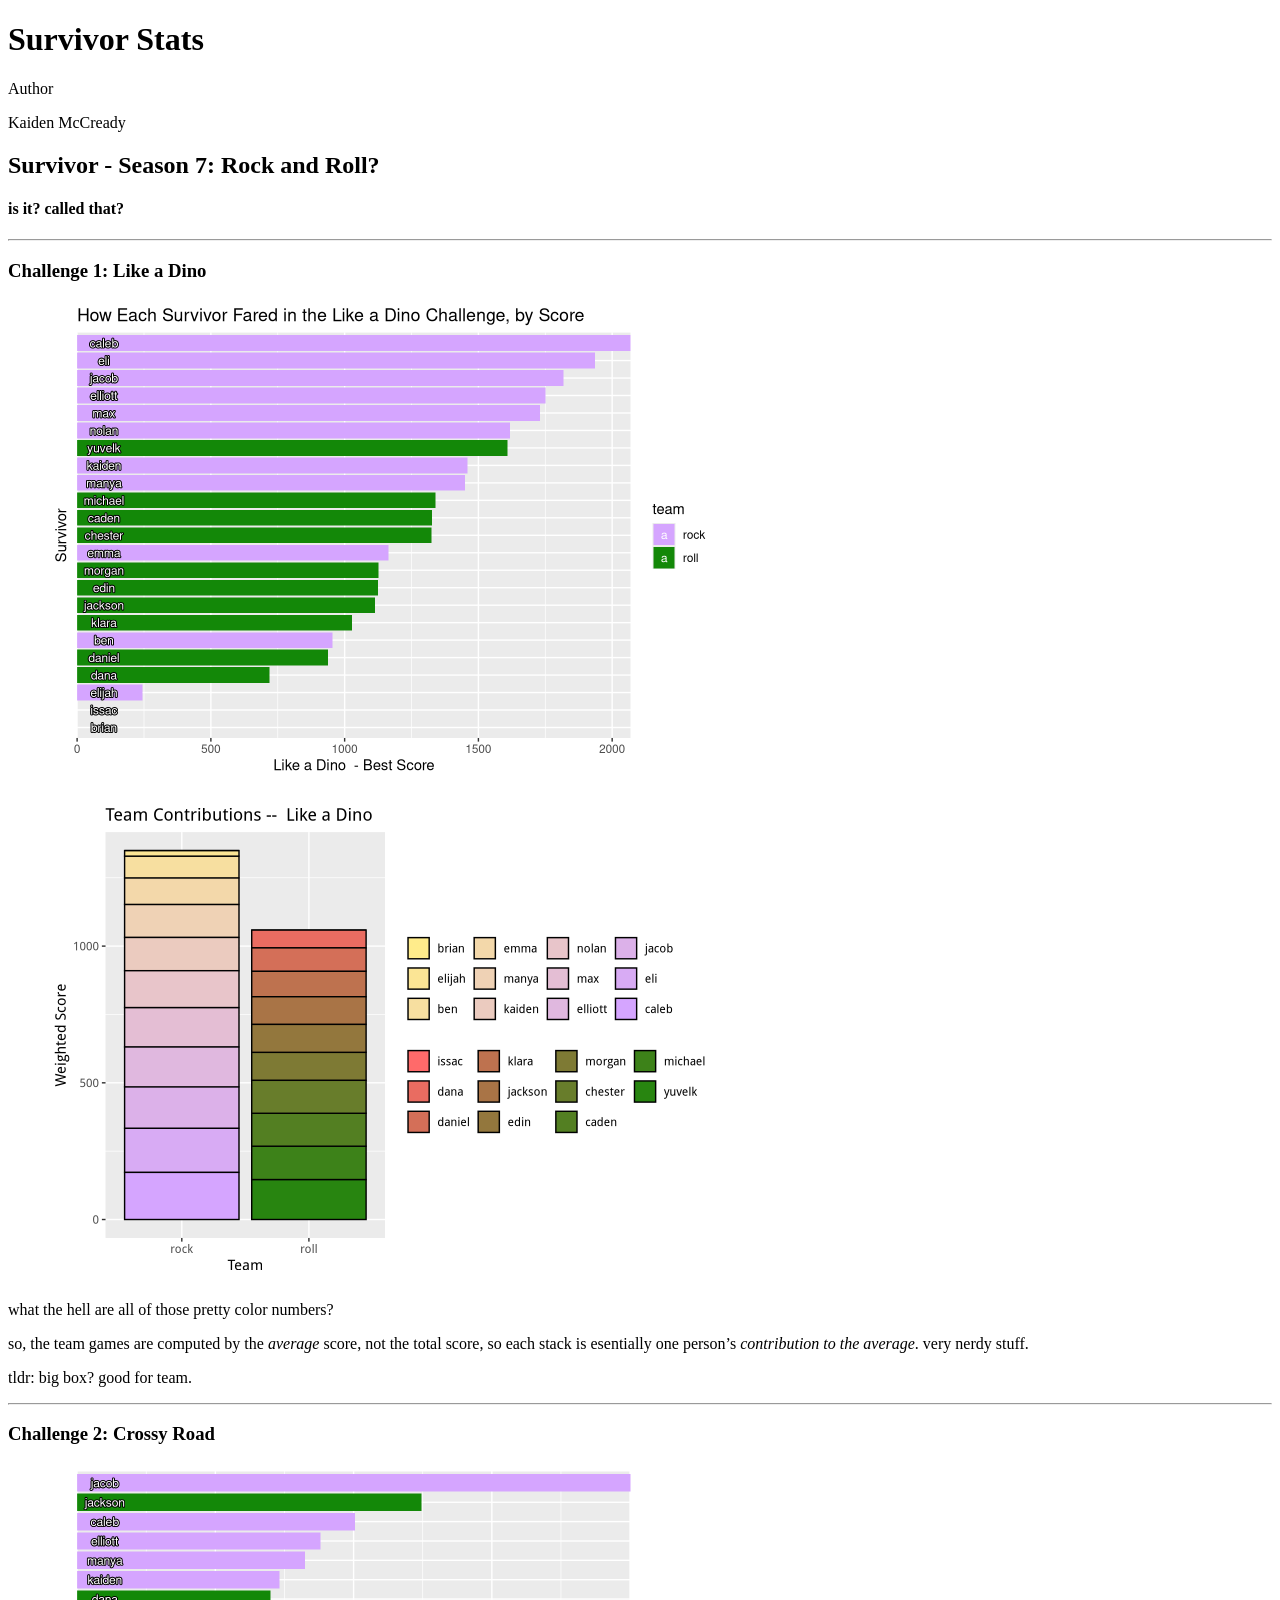
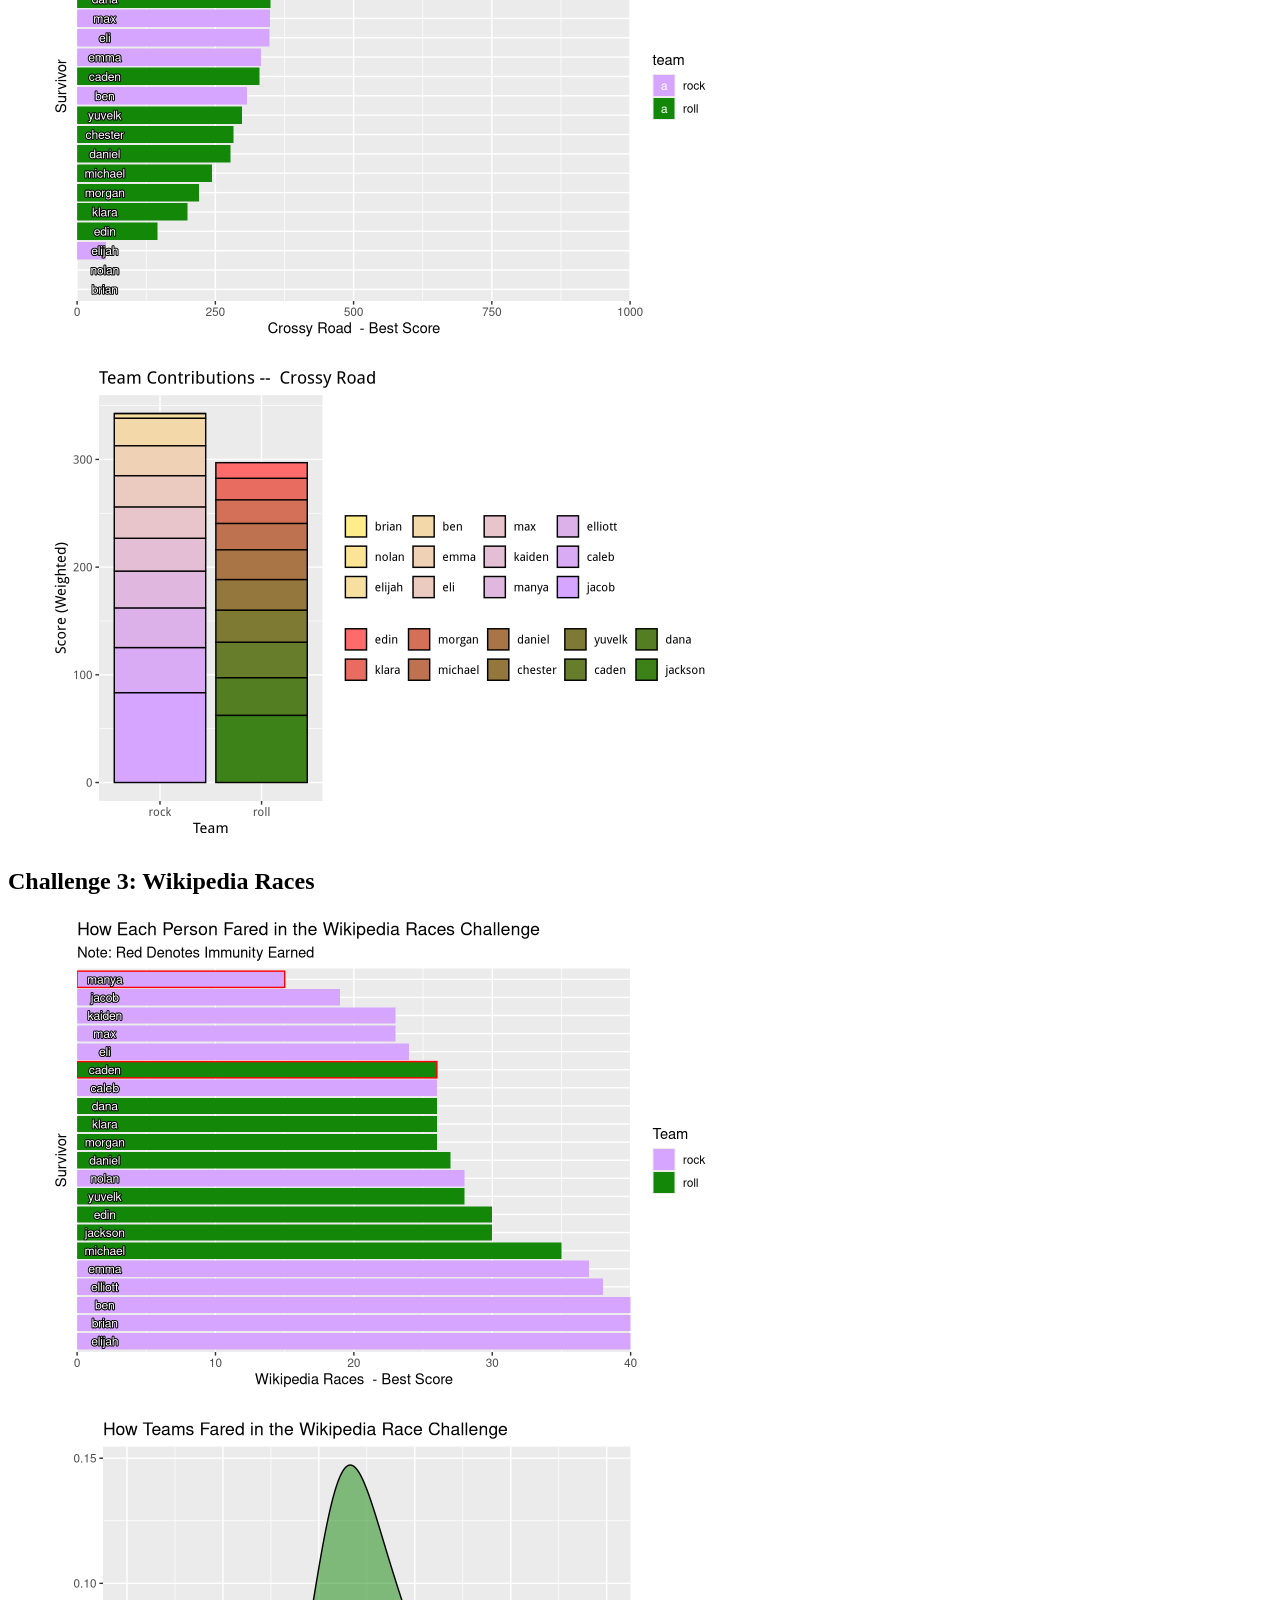
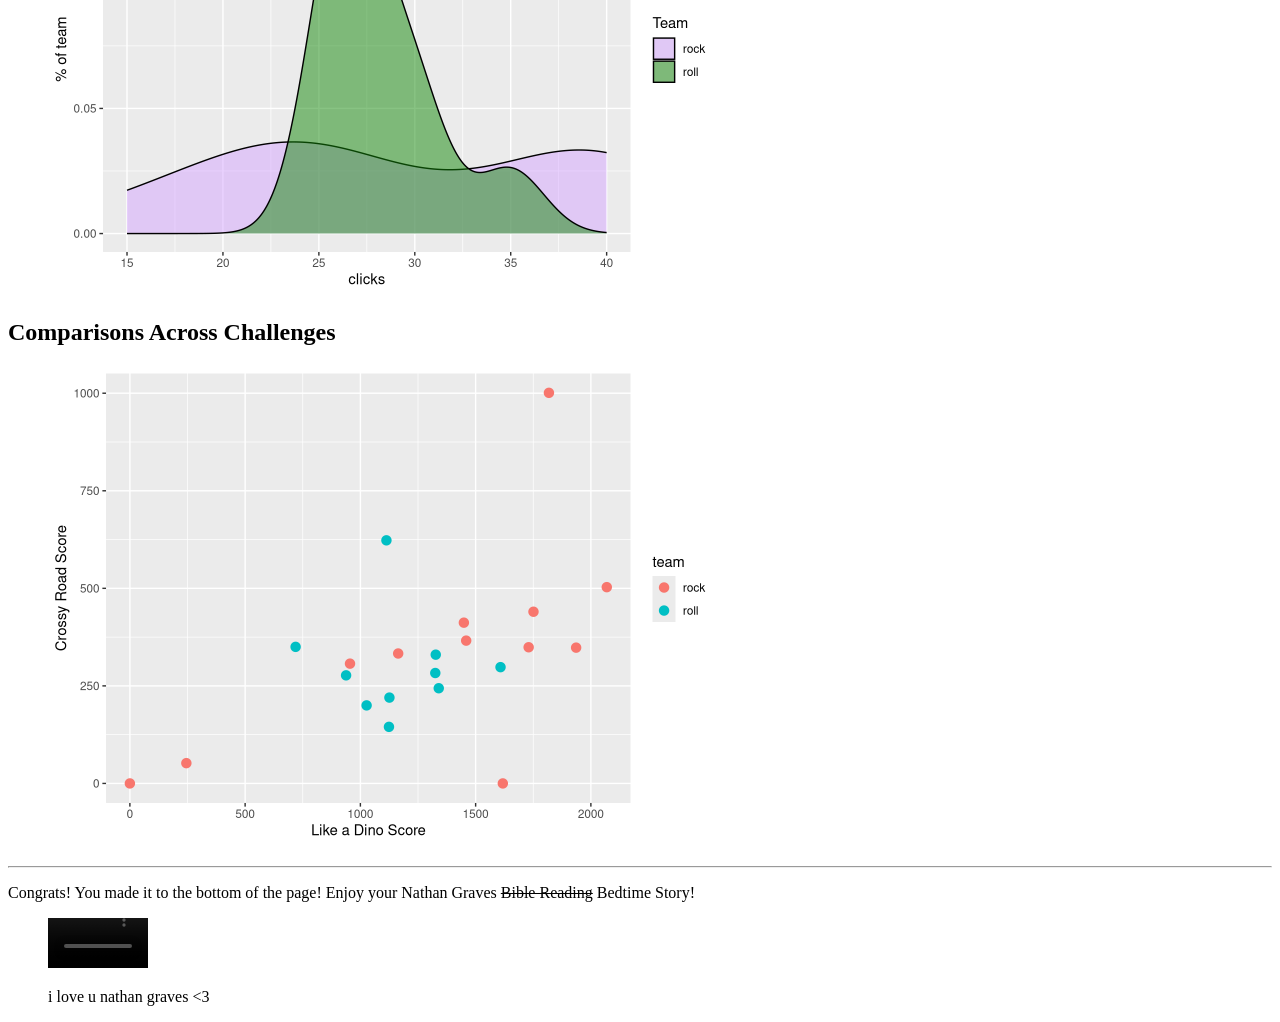
==== commit 1242ed26: "9.28.2024 post-challenge 3" ====
--- a/index.html
+++ b/index.html
@@ -1,5 +1,5 @@
 <!DOCTYPE html>
-<html xmlns="http://www.w3.org/1999/xhtml" lang="en" xml:lang="en" class=" slanpz idc0_350"><head>
+<html xmlns="http://www.w3.org/1999/xhtml" lang="en" xml:lang="en" class=" onkoolu idc0_350"><head>
 <meta http-equiv="content-type" content="text/html; charset=UTF-8">
 
 <meta charset="utf-8">
@@ -438,13 +438,34 @@
 </div>
 </div>
 </section>
+<section id="challenge-3-wikipedia-races" class="level2">
+<h2 class="anchored" data-anchor-id="challenge-3-wikipedia-races">Challenge 3: Wikipedia Races<a class="anchorjs-link " aria-label="Anchor" data-anchorjs-icon="" href="#challenge-3-wikipedia-races" style="font: 1em / 1 anchorjs-icons; margin-left: 0.1875em; padding-right: 0.1875em; padding-left: 0.1875em;"></a></h2>
+<div class="cell">
+<div class="cell-output-display">
+<div>
+<figure class="figure">
+<p><img src="Survivor%20Stats_files/unnamed-chunk-6-1.png" class="img-fluid figure-img" width="672"></p>
+</figure>
+</div>
+</div>
+</div>
+<div class="cell">
+<div class="cell-output-display">
+<div>
+<figure class="figure">
+<p><img src="Survivor%20Stats_files/unnamed-chunk-7-1.png" class="img-fluid figure-img" width="672"></p>
+</figure>
+</div>
+</div>
+</div>
+</section>
 <section id="comparisons-across-challenges" class="level2">
 <h2 class="anchored" data-anchor-id="comparisons-across-challenges">Comparisons Across Challenges<a class="anchorjs-link " aria-label="Anchor" data-anchorjs-icon="" href="#comparisons-across-challenges" style="font: 1em / 1 anchorjs-icons; margin-left: 0.1875em; padding-right: 0.1875em; padding-left: 0.1875em;"></a></h2>
 <div class="cell">
 <div class="cell-output-display">
 <div>
 <figure class="figure">
-<p><img src="Survivor%20Stats_files/unnamed-chunk-6-1.png" class="img-fluid figure-img" width="672"></p>
+<p><img src="Survivor%20Stats_files/unnamed-chunk-8-1.png" class="img-fluid figure-img" width="672"></p>
 </figure>
 </div>
 </div>
@@ -453,7 +474,7 @@
 <p>Congrats! You made it to the bottom of the page! Enjoy your Nathan Graves <del>Bible Reading</del> Bedtime Story!</p>
 <div class="quarto-figure quarto-figure-center">
 <figure class="figure">
-<p><video src="Survivor%20Stats_files/nathan_bedtime.mp4" class="img-fluid" width="100" controls="controls"><a href="https://r.denison.edu/s/d6cbbcd645cba8af8aa0f/p/140cc7fb/nathan_bedtime.mp4">Video</a></video></p>
+<p><video src="Survivor%20Stats_files/nathan_bedtime.mp4" class="img-fluid" width="100" controls="controls"><a href="https://r.denison.edu/s/d6cbbcd645cba8af8aa0f/p/b717da8d/nathan_bedtime.mp4">Video</a></video></p>
 <figcaption>i love u nathan graves &lt;3</figcaption>
 </figure>
 </div>
@@ -891,4 +912,4 @@
     window.QuartoPreview.init(options);
   });
 </script>
-<div><div dir="ltr" class="fui-FluentProvider fui-FluentProviderr0 ___jdtuxv0 f19n0e5 fxugw4r f1o700av fk6fouc fkhj508 figsok6 f1i3iumi"></div></div><i tabindex="0" role="none" data-tabster-dummy="" aria-hidden="true" style="position: fixed; height: 1px; width: 1px; opacity: 0.001; z-index: -1; content-visibility: hidden; top: 0px; left: 0px;"></i></body></html>
+<div><div dir="ltr" class="fui-FluentProvider fui-FluentProviderr0 ___jdtuxv0 f19n0e5 fxugw4r f1o700av fk6fouc fkhj508 figsok6 f1i3iumi"></div></div><i tabindex="0" role="none" data-tabster-dummy="" aria-hidden="true" style="position: fixed; height: 1px; width: 1px; opacity: 0.001; z-index: -1; content-visibility: hidden; top: 0px; left: 0px;"></i></body></html>
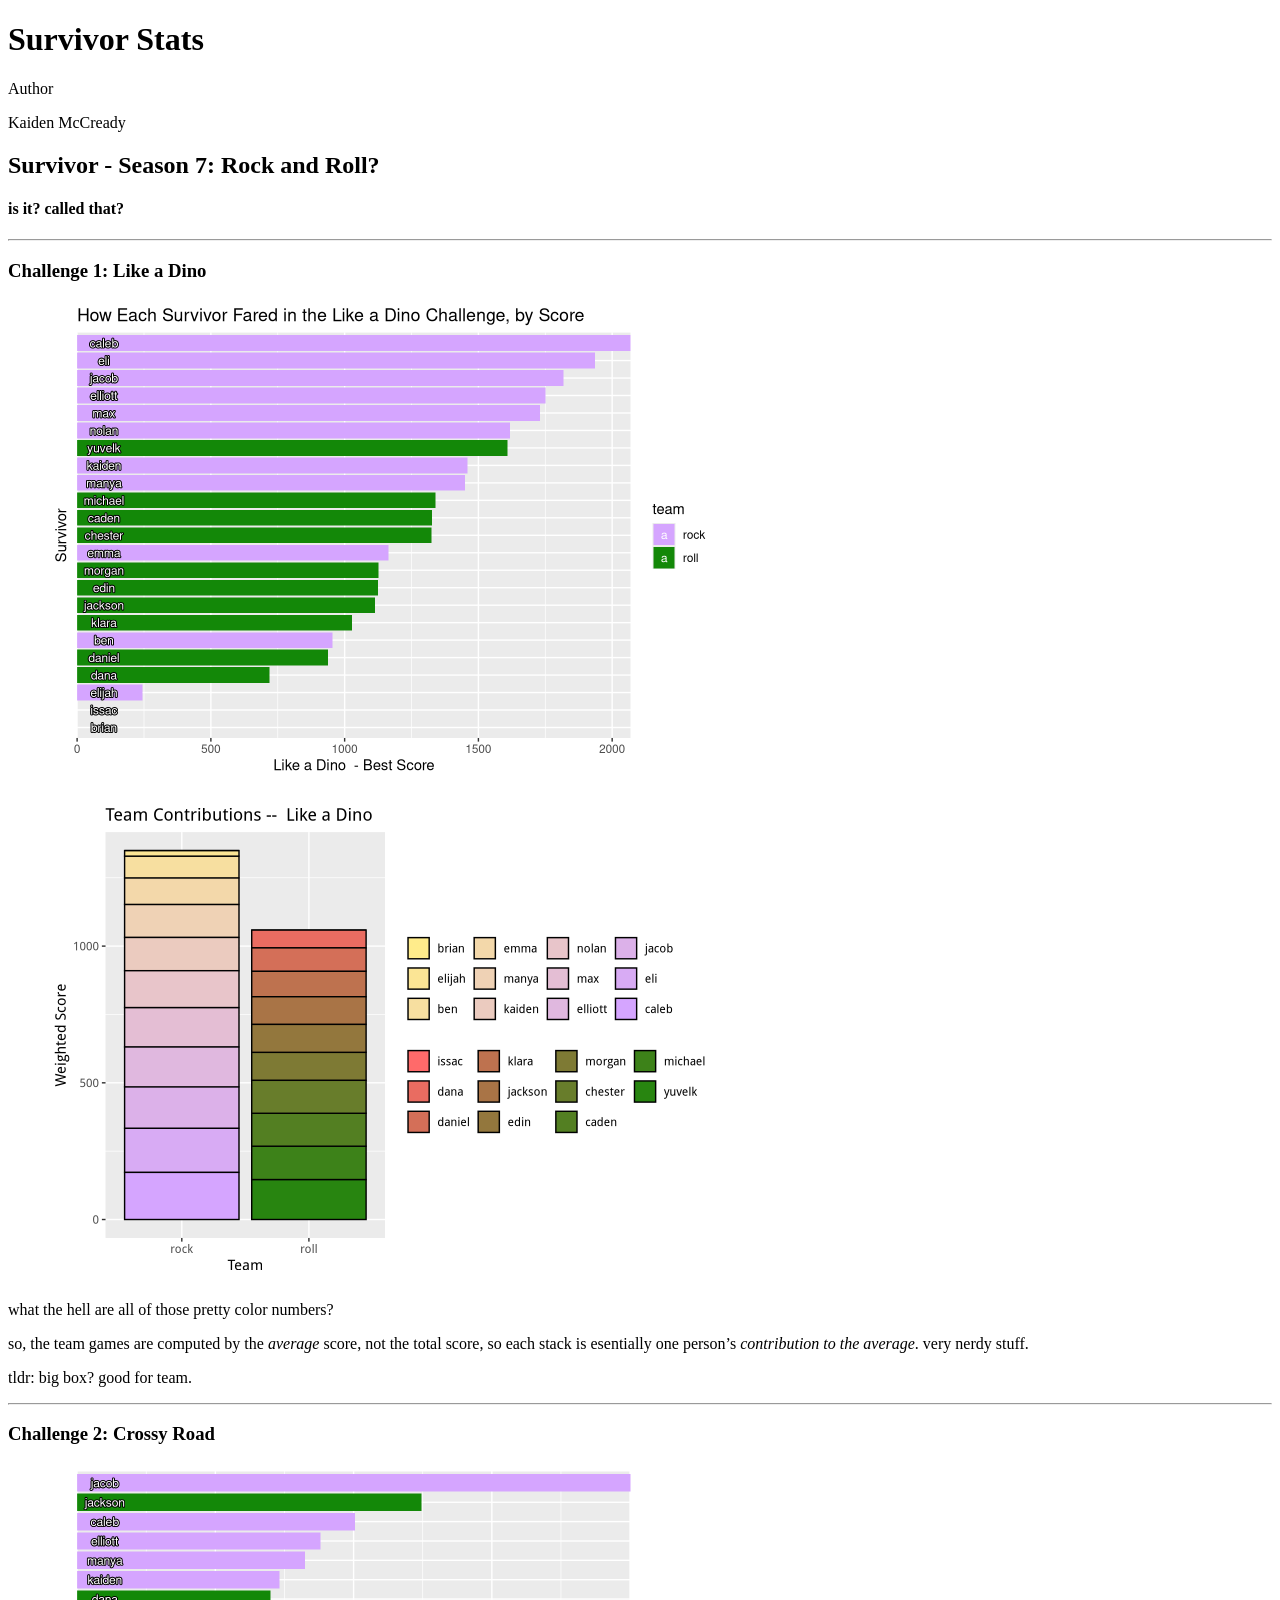
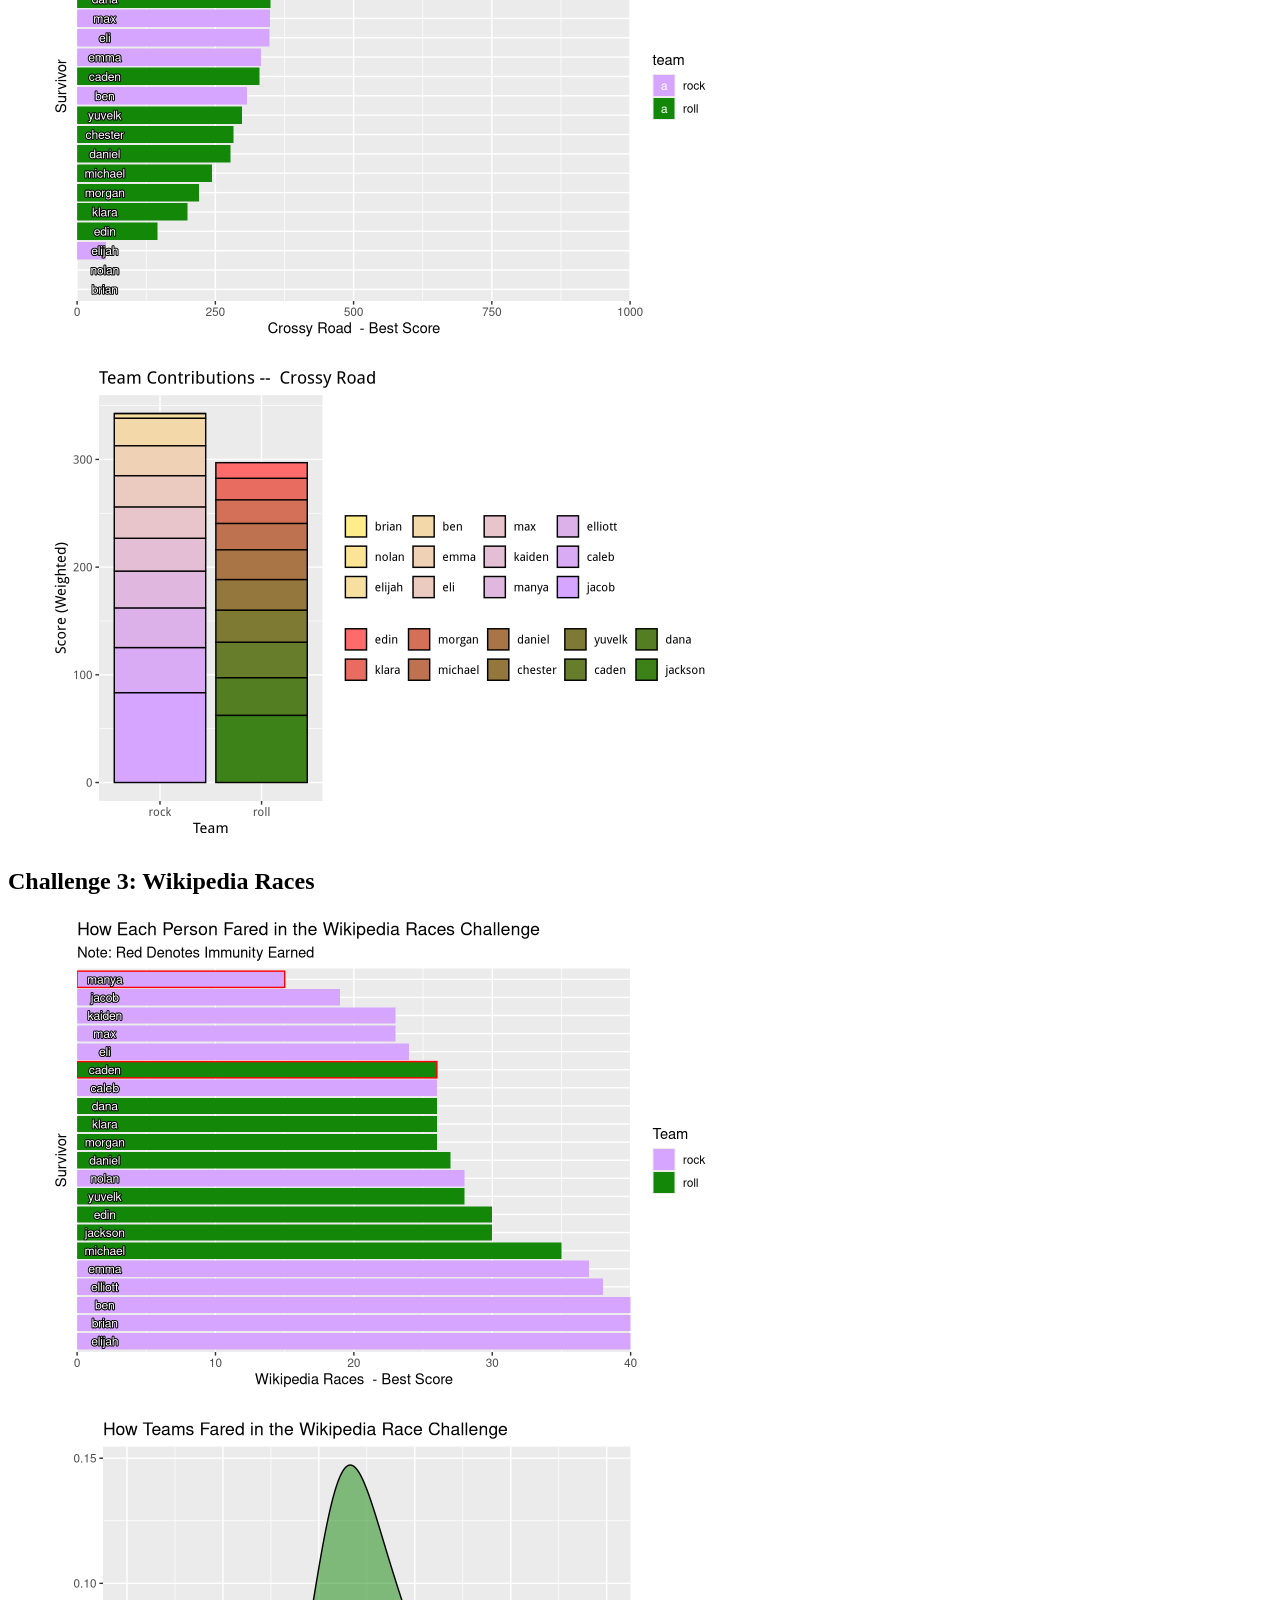
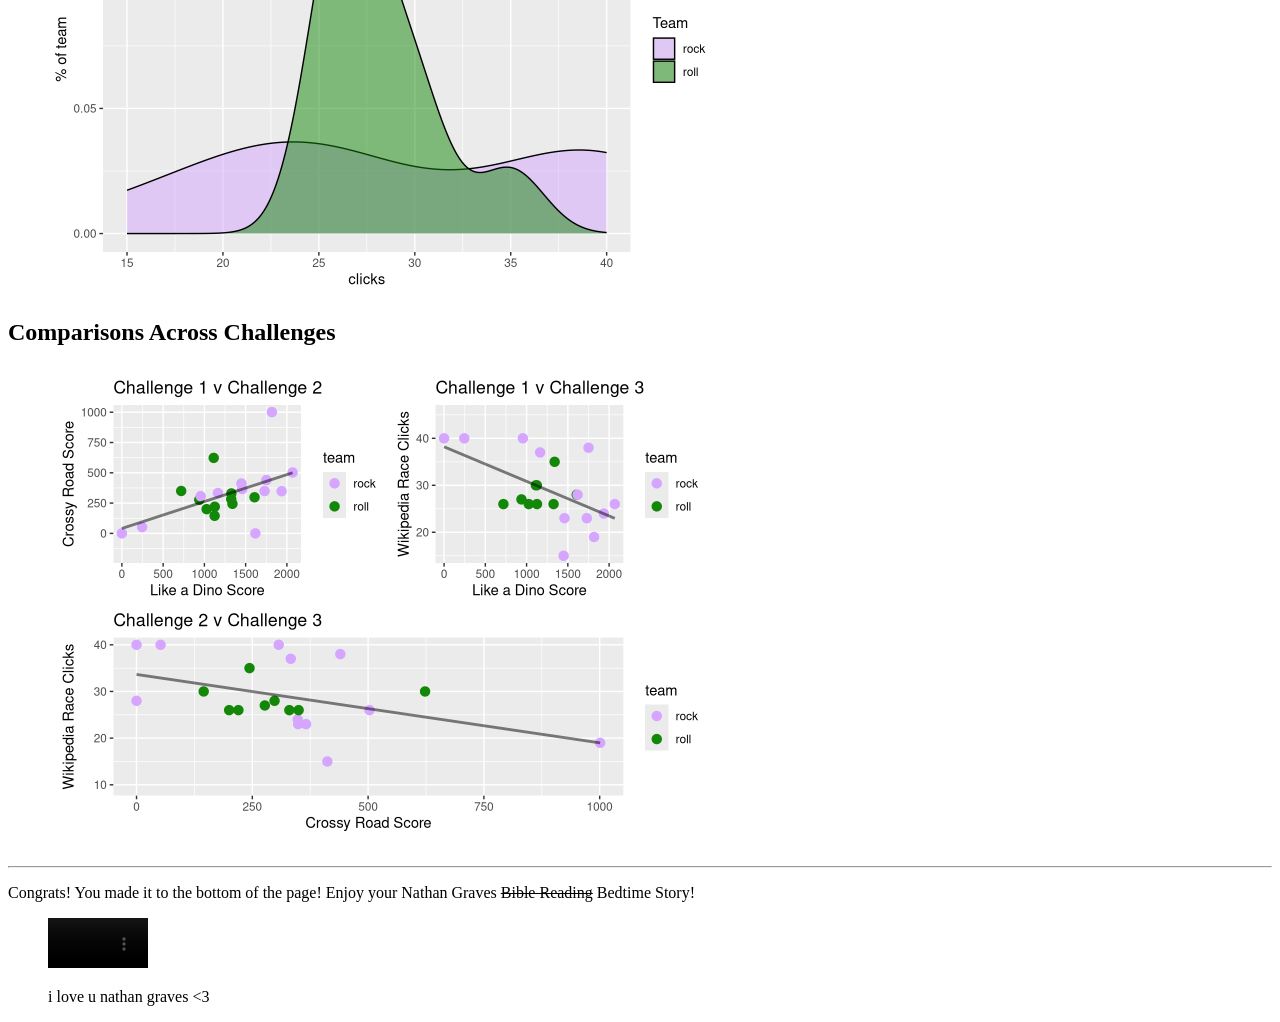
==== commit 6c05ffdb: "fixed comparisons" ====
--- a/index.html
+++ b/index.html
@@ -1,5 +1,5 @@
 <!DOCTYPE html>
-<html xmlns="http://www.w3.org/1999/xhtml" lang="en" xml:lang="en" class=" onkoolu idc0_350"><head>
+<html xmlns="http://www.w3.org/1999/xhtml" lang="en" xml:lang="en" class=" gssyghni idc0_350"><head>
 <meta http-equiv="content-type" content="text/html; charset=UTF-8">
 
 <meta charset="utf-8">
@@ -474,7 +474,7 @@
 <p>Congrats! You made it to the bottom of the page! Enjoy your Nathan Graves <del>Bible Reading</del> Bedtime Story!</p>
 <div class="quarto-figure quarto-figure-center">
 <figure class="figure">
-<p><video src="Survivor%20Stats_files/nathan_bedtime.mp4" class="img-fluid" width="100" controls="controls"><a href="https://r.denison.edu/s/d6cbbcd645cba8af8aa0f/p/b717da8d/nathan_bedtime.mp4">Video</a></video></p>
+<p><video src="Survivor%20Stats_files/nathan_bedtime.mp4" class="img-fluid" width="100" controls="controls"><a href="https://r.denison.edu/s/d6cbbcd645cba8af8aa0f/p/bf62f619/nathan_bedtime.mp4">Video</a></video></p>
 <figcaption>i love u nathan graves &lt;3</figcaption>
 </figure>
 </div>
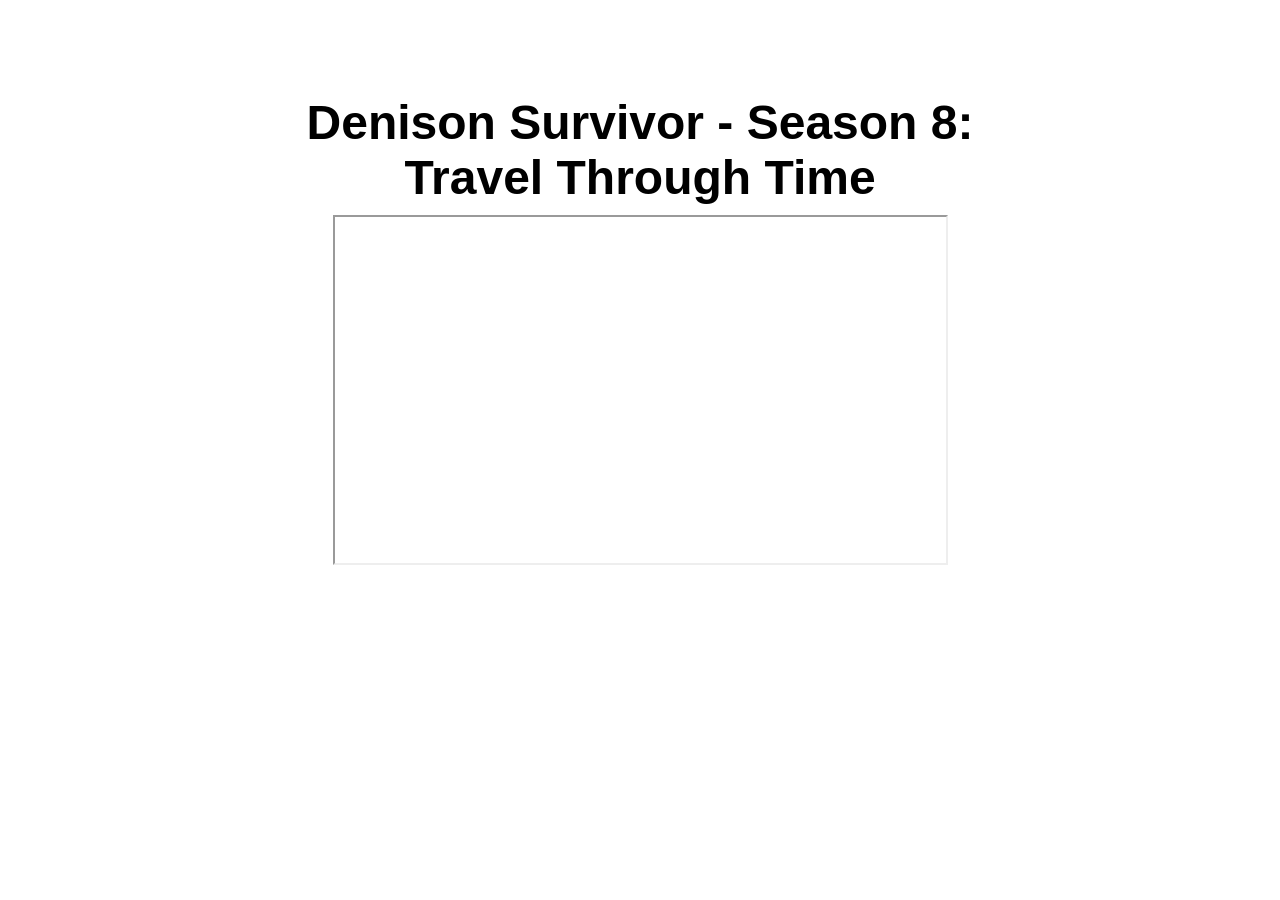
==== commit 28098bf2: "updated for season 8" ====
--- a/index.html
+++ b/index.html
@@ -1,915 +1,12 @@
-<!DOCTYPE html>
-<html xmlns="http://www.w3.org/1999/xhtml" lang="en" xml:lang="en" class=" gssyghni idc0_350"><head>
-<meta http-equiv="content-type" content="text/html; charset=UTF-8">
-
-<meta charset="utf-8">
-<meta name="generator" content="quarto-1.4.555">
-
-<meta name="viewport" content="width=device-width, initial-scale=1.0, user-scalable=yes">
-
-<meta name="author" content="Kaiden McCready">
-
-<title>Survivor Stats</title>
-<style class="anchorjs"></style><style>
-code{white-space: pre-wrap;}
-span.smallcaps{font-variant: small-caps;}
-div.columns{display: flex; gap: min(4vw, 1.5em);}
-div.column{flex: auto; overflow-x: auto;}
-div.hanging-indent{margin-left: 1.5em; text-indent: -1.5em;}
-ul.task-list{list-style: none;}
-ul.task-list li input[type="checkbox"] {
-  width: 0.8em;
-  margin: 0 0.8em 0.2em -1em; /* quarto-specific, see https://github.com/quarto-dev/quarto-cli/issues/4556 */ 
-  vertical-align: middle;
-}
-</style>
-
-
-<script src="Survivor%20Stats_files/clipboard.min.js"></script>
-<script src="Survivor%20Stats_files/quarto.js"></script>
-<script src="Survivor%20Stats_files/popper.min.js"></script>
-<script src="Survivor%20Stats_files/tippy.umd.min.js"></script>
-<script src="Survivor%20Stats_files/anchor.min.js"></script>
-<link href="Survivor%20Stats_files/tippy.css" rel="stylesheet">
-<link href="Survivor%20Stats_files/quarto-syntax-highlighting.css" rel="stylesheet" id="quarto-text-highlighting-styles">
-<script src="Survivor%20Stats_files/bootstrap.min.js"></script>
-<link href="Survivor%20Stats_files/bootstrap-icons.css" rel="stylesheet">
-<link href="Survivor%20Stats_files/bootstrap.min.css" rel="stylesheet" id="quarto-bootstrap" data-mode="light">
-
-
-<style>.ansi-display{font-family:monospace;white-space:pre-wrap;--ansiBlack: #000000;--ansiRed: #cd3131;--ansiGreen: #00BC00;--ansiYellow: #949800;--ansiBlue: #0451a5;--ansiMagenta: #bc05bc;--ansiCyan: #0598bc;--ansiWhite: #555555;--ansiBrightBlack: #666666;--ansiBrightRed: #cd3131;--ansiBrightGreen: #14CE14;--ansiBrightYellow: #b5ba00;--ansiBrightBlue: #0451a5;--ansiBrightMagenta: #bc05bc;--ansiBrightCyan: #0598bc;--ansiBrightWhite: #a5a5a5}.dark-mode .ansi-display{--ansiBlack: #000000;--ansiRed: #cd3131;--ansiGreen: #0DBC79;--ansiYellow: #e5e510;--ansiBlue: #2472c8;--ansiMagenta: #bc3fbc;--ansiCyan: #11a8cd;--ansiWhite: #e5e5e5;--ansiBrightBlack: #666666;--ansiBrightRed: #f14c4c;--ansiBrightGreen: #23d18b;--ansiBrightYellow: #f5f543;--ansiBrightBlue: #3b8eea;--ansiBrightMagenta: #d670d6;--ansiBrightCyan: #29b8db;--ansiBrightWhite: #e5e5e5}@keyframes ansi-displaly-run-blink{50%{opacity:0}}.fui-FluentProvider h2{border-bottom:none;padding-bottom:0}</style><style data-make-styles-bucket="d" data-priority="0"></style><style id="fui-FluentProviderr0"></style><style>.rdp {
-  --rdp-cell-size: 40px;
-  --rdp-accent-color: #0000ff;
-  --rdp-background-color: #e7edff;
-  --rdp-accent-color-dark: #3003e1;
-  --rdp-background-color-dark: #180270;
-  --rdp-outline: 2px solid var(--rdp-accent-color); /* Outline border for focused elements */
-  --rdp-outline-selected: 2px solid rgba(0, 0, 0, 0.75); /* Outline border for focused _and_ selected elements */
-
-  margin: 1em;
-}
-
-/* Hide elements for devices that are not screen readers */
-.rdp-vhidden {
-  box-sizing: border-box;
-  padding: 0;
-  margin: 0;
-  background: transparent;
-  border: 0;
-  -moz-appearance: none;
-  -webkit-appearance: none;
-  appearance: none;
-  position: absolute !important;
-  top: 0;
-  width: 1px !important;
-  height: 1px !important;
-  padding: 0 !important;
-  overflow: hidden !important;
-  clip: rect(1px, 1px, 1px, 1px) !important;
-  border: 0 !important;
-}
-
-/* Buttons */
-.rdp-button_reset {
-  appearance: none;
-  position: relative;
-  margin: 0;
-  padding: 0;
-  cursor: default;
-  color: inherit;
-  outline: none;
-  background: none;
-  font: inherit;
-
-  -moz-appearance: none;
-  -webkit-appearance: none;
-}
-
-.rdp-button {
-  border: 2px solid transparent;
-}
-
-.rdp-button[disabled] {
-  opacity: 0.25;
-}
-
-.rdp-button:not([disabled]) {
-  cursor: pointer;
-}
-
-.rdp-button:focus:not([disabled]),
-.rdp-button:active:not([disabled]) {
-  color: inherit;
-  border: var(--rdp-outline);
-  background-color: var(--rdp-background-color);
-}
-
-.rdp-button:hover:not([disabled]) {
-  background-color: var(--rdp-background-color);
-}
-
-.rdp-months {
-  display: flex;
-}
-
-.rdp-month {
-  margin: 0 1em;
-}
-
-.rdp-month:first-child {
-  margin-left: 0;
-}
-
-.rdp-month:last-child {
-  margin-right: 0;
-}
-
-.rdp-table {
-  margin: 0;
-  max-width: calc(var(--rdp-cell-size) * 7);
-  border-collapse: collapse;
-}
-
-.rdp-with_weeknumber .rdp-table {
-  max-width: calc(var(--rdp-cell-size) * 8);
-  border-collapse: collapse;
-}
-
-.rdp-caption {
-  display: flex;
-  align-items: center;
-  justify-content: space-between;
-  padding: 0;
-  text-align: left;
-}
-
-.rdp-multiple_months .rdp-caption {
-  position: relative;
-  display: block;
-  text-align: center;
-}
-
-.rdp-caption_dropdowns {
-  position: relative;
-  display: inline-flex;
-}
-
-.rdp-caption_label {
-  position: relative;
-  z-index: 1;
-  display: inline-flex;
-  align-items: center;
-  margin: 0;
-  padding: 0 0.25em;
-  white-space: nowrap;
-  color: currentColor;
-  border: 0;
-  border: 2px solid transparent;
-  font-family: inherit;
-  font-size: 140%;
-  font-weight: bold;
-}
-
-.rdp-nav {
-  white-space: nowrap;
-}
-
-.rdp-multiple_months .rdp-caption_start .rdp-nav {
-  position: absolute;
-  top: 50%;
-  left: 0;
-  transform: translateY(-50%);
-}
-
-.rdp-multiple_months .rdp-caption_end .rdp-nav {
-  position: absolute;
-  top: 50%;
-  right: 0;
-  transform: translateY(-50%);
-}
-
-.rdp-nav_button {
-  display: inline-flex;
-  align-items: center;
-  justify-content: center;
-  width: var(--rdp-cell-size);
-  height: var(--rdp-cell-size);
-  padding: 0.25em;
-  border-radius: 100%;
-}
-
-/* ---------- */
-/* Dropdowns  */
-/* ---------- */
-
-.rdp-dropdown_year,
-.rdp-dropdown_month {
-  position: relative;
-  display: inline-flex;
-  align-items: center;
-}
-
-.rdp-dropdown {
-  appearance: none;
-  position: absolute;
-  z-index: 2;
-  top: 0;
-  bottom: 0;
-  left: 0;
-  width: 100%;
-  margin: 0;
-  padding: 0;
-  cursor: inherit;
-  opacity: 0;
-  border: none;
-  background-color: transparent;
-  font-family: inherit;
-  font-size: inherit;
-  line-height: inherit;
-}
-
-.rdp-dropdown[disabled] {
-  opacity: unset;
-  color: unset;
-}
-
-.rdp-dropdown:focus:not([disabled]) + .rdp-caption_label,
-.rdp-dropdown:active:not([disabled]) + .rdp-caption_label {
-  border: var(--rdp-outline);
-  border-radius: 6px;
-  background-color: var(--rdp-background-color);
-}
-
-.rdp-dropdown_icon {
-  margin: 0 0 0 5px;
-}
-
-.rdp-head {
-  border: 0;
-}
-
-.rdp-head_row,
-.rdp-row {
-  height: 100%;
-}
-
-.rdp-head_cell {
-  vertical-align: middle;
-  text-transform: uppercase;
-  font-size: 0.75em;
-  font-weight: 700;
-  text-align: center;
-  height: 100%;
-  height: var(--rdp-cell-size);
-  padding: 0;
-}
-
-.rdp-tbody {
-  border: 0;
-}
-
-.rdp-tfoot {
-  margin: 0.5em;
-}
-
-.rdp-cell {
-  width: var(--rdp-cell-size);
-  height: 100%;
-  height: var(--rdp-cell-size);
-  padding: 0;
-  text-align: center;
-}
-
-.rdp-weeknumber {
-  font-size: 0.75em;
-}
-
-.rdp-weeknumber,
-.rdp-day {
-  display: flex;
-  overflow: hidden;
-  align-items: center;
-  justify-content: center;
-  box-sizing: border-box;
-  width: var(--rdp-cell-size);
-  max-width: var(--rdp-cell-size);
-  height: var(--rdp-cell-size);
-  margin: 0;
-  border: 2px solid transparent;
-  border-radius: 100%;
-}
-
-.rdp-day_today:not(.rdp-day_outside) {
-  font-weight: bold;
-}
-
-.rdp-day_selected:not([disabled]),
-.rdp-day_selected:focus:not([disabled]),
-.rdp-day_selected:active:not([disabled]),
-.rdp-day_selected:hover:not([disabled]) {
-  color: white;
-  background-color: var(--rdp-accent-color);
-}
-
-.rdp-day_selected:focus:not([disabled]) {
-  border: var(--rdp-outline-selected);
-}
-
-.rdp:not([dir='rtl']) .rdp-day_range_start:not(.rdp-day_range_end) {
-  border-top-right-radius: 0;
-  border-bottom-right-radius: 0;
-}
-
-.rdp:not([dir='rtl']) .rdp-day_range_end:not(.rdp-day_range_start) {
-  border-top-left-radius: 0;
-  border-bottom-left-radius: 0;
-}
-
-.rdp[dir='rtl'] .rdp-day_range_start:not(.rdp-day_range_end) {
-  border-top-left-radius: 0;
-  border-bottom-left-radius: 0;
-}
-
-.rdp[dir='rtl'] .rdp-day_range_end:not(.rdp-day_range_start) {
-  border-top-right-radius: 0;
-  border-bottom-right-radius: 0;
-}
-
-.rdp-day_range_end.rdp-day_range_start {
-  border-radius: 100%;
-}
-
-.rdp-day_range_middle {
-  border-radius: 0;
-}
-</style></head>
-
-<body class="fullcontent quarto-light" data-tabster="{&quot;root&quot;:{}}">
-
-<i tabindex="0" role="none" data-tabster-dummy="" aria-hidden="true" style="position: fixed; height: 1px; width: 1px; opacity: 0.001; z-index: -1; content-visibility: hidden; top: 0px; left: 0px;"></i><div id="quarto-content" class="page-columns page-rows-contents page-layout-article">
-
-<main class="content" id="quarto-document-content">
-
-<header id="title-block-header" class="quarto-title-block default">
-<div class="quarto-title">
-<h1 class="title">Survivor Stats</h1>
-</div>
-
-
-
-<div class="quarto-title-meta">
-
-    <div>
-    <div class="quarto-title-meta-heading">Author</div>
-    <div class="quarto-title-meta-contents">
-             <p>Kaiden McCready </p>
-          </div>
-  </div>
-    
-  
-    
-  </div>
-  
-
-
-</header>
-
-
-<section id="survivor---season-7-rock-and-roll" class="level1">
-<h1>Survivor - Season 7: Rock and Roll?</h1>
-<section id="is-it-called-that" class="level4">
-<h4 class="anchored" data-anchor-id="is-it-called-that">is it? called that?<a class="anchorjs-link " aria-label="Anchor" data-anchorjs-icon="" href="#is-it-called-that" style="font: 1em / 1 anchorjs-icons; margin-left: 0.1875em; padding-right: 0.1875em; padding-left: 0.1875em;"></a></h4>
-<hr>
-</section>
-<section id="challenge-1-like-a-dino" class="level3">
-<h3 class="anchored" data-anchor-id="challenge-1-like-a-dino">Challenge 1: Like a Dino<a class="anchorjs-link " aria-label="Anchor" data-anchorjs-icon="" href="#challenge-1-like-a-dino" style="font: 1em / 1 anchorjs-icons; margin-left: 0.1875em; padding-right: 0.1875em; padding-left: 0.1875em;"></a></h3>
-<div class="cell">
-<div class="cell-output-display">
-<div>
-<figure class="figure">
-<p><img src="Survivor%20Stats_files/unnamed-chunk-2-1.png" class="img-fluid figure-img" width="672"></p>
-</figure>
-</div>
-</div>
-</div>
-<div class="cell">
-<div class="cell-output-display">
-<div>
-<figure class="figure">
-<p><img src="Survivor%20Stats_files/unnamed-chunk-3-1.png" class="img-fluid figure-img" width="672"></p>
-</figure>
-</div>
-</div>
-</div>
-<div class="callout callout-style-default callout-note callout-titled">
-<div class="callout-header d-flex align-content-center">
-<div class="callout-icon-container">
-<i class="callout-icon"></i>
-</div>
-<div class="callout-title-container flex-fill">
-what the hell are all of those pretty color numbers?
-</div>
-</div>
-<div class="callout-body-container callout-body">
-<p>so, the team games are computed by the <em>average</em> score, not the total score, so each stack is esentially one person’s <em>contribution to the average</em>. very nerdy stuff.</p>
-<p>tldr: big box? good for team.</p>
-</div>
-</div>
-<hr>
-</section>
-<section id="challenge-2-crossy-road" class="level3">
-<h3 class="anchored" data-anchor-id="challenge-2-crossy-road">Challenge 2: Crossy Road<a class="anchorjs-link " aria-label="Anchor" data-anchorjs-icon="" href="#challenge-2-crossy-road" style="font: 1em / 1 anchorjs-icons; margin-left: 0.1875em; padding-right: 0.1875em; padding-left: 0.1875em;"></a></h3>
-<div class="cell">
-<div class="cell-output-display">
-<div>
-<figure class="figure">
-<p><img src="Survivor%20Stats_files/unnamed-chunk-4-1.png" class="img-fluid figure-img" width="672"></p>
-</figure>
-</div>
-</div>
-</div>
-<div class="cell">
-<div class="cell-output-display">
-<div>
-<figure class="figure">
-<p><img src="Survivor%20Stats_files/unnamed-chunk-5-1.png" class="img-fluid figure-img" width="672"></p>
-</figure>
-</div>
-</div>
-</div>
-</section>
-<section id="challenge-3-wikipedia-races" class="level2">
-<h2 class="anchored" data-anchor-id="challenge-3-wikipedia-races">Challenge 3: Wikipedia Races<a class="anchorjs-link " aria-label="Anchor" data-anchorjs-icon="" href="#challenge-3-wikipedia-races" style="font: 1em / 1 anchorjs-icons; margin-left: 0.1875em; padding-right: 0.1875em; padding-left: 0.1875em;"></a></h2>
-<div class="cell">
-<div class="cell-output-display">
-<div>
-<figure class="figure">
-<p><img src="Survivor%20Stats_files/unnamed-chunk-6-1.png" class="img-fluid figure-img" width="672"></p>
-</figure>
-</div>
-</div>
-</div>
-<div class="cell">
-<div class="cell-output-display">
-<div>
-<figure class="figure">
-<p><img src="Survivor%20Stats_files/unnamed-chunk-7-1.png" class="img-fluid figure-img" width="672"></p>
-</figure>
-</div>
-</div>
-</div>
-</section>
-<section id="comparisons-across-challenges" class="level2">
-<h2 class="anchored" data-anchor-id="comparisons-across-challenges">Comparisons Across Challenges<a class="anchorjs-link " aria-label="Anchor" data-anchorjs-icon="" href="#comparisons-across-challenges" style="font: 1em / 1 anchorjs-icons; margin-left: 0.1875em; padding-right: 0.1875em; padding-left: 0.1875em;"></a></h2>
-<div class="cell">
-<div class="cell-output-display">
-<div>
-<figure class="figure">
-<p><img src="Survivor%20Stats_files/unnamed-chunk-8-1.png" class="img-fluid figure-img" width="672"></p>
-</figure>
-</div>
-</div>
-</div>
-<hr>
-<p>Congrats! You made it to the bottom of the page! Enjoy your Nathan Graves <del>Bible Reading</del> Bedtime Story!</p>
-<div class="quarto-figure quarto-figure-center">
-<figure class="figure">
-<p><video src="Survivor%20Stats_files/nathan_bedtime.mp4" class="img-fluid" width="100" controls="controls"><a href="https://r.denison.edu/s/d6cbbcd645cba8af8aa0f/p/bf62f619/nathan_bedtime.mp4">Video</a></video></p>
-<figcaption>i love u nathan graves &lt;3</figcaption>
-</figure>
-</div>
-</section>
-</section>
-
-</main>
-<!-- /main column -->
-<script id="quarto-html-after-body" type="application/javascript">
-window.document.addEventListener("DOMContentLoaded", function (event) {
-  const toggleBodyColorMode = (bsSheetEl) => {
-    const mode = bsSheetEl.getAttribute("data-mode");
-    const bodyEl = window.document.querySelector("body");
-    if (mode === "dark") {
-      bodyEl.classList.add("quarto-dark");
-      bodyEl.classList.remove("quarto-light");
-    } else {
-      bodyEl.classList.add("quarto-light");
-      bodyEl.classList.remove("quarto-dark");
-    }
-  }
-  const toggleBodyColorPrimary = () => {
-    const bsSheetEl = window.document.querySelector("link#quarto-bootstrap");
-    if (bsSheetEl) {
-      toggleBodyColorMode(bsSheetEl);
-    }
-  }
-  toggleBodyColorPrimary();  
-  const icon = "";
-  const anchorJS = new window.AnchorJS();
-  anchorJS.options = {
-    placement: 'right',
-    icon: icon
-  };
-  anchorJS.add('.anchored');
-  const isCodeAnnotation = (el) => {
-    for (const clz of el.classList) {
-      if (clz.startsWith('code-annotation-')) {                     
-        return true;
-      }
-    }
-    return false;
-  }
-  const clipboard = new window.ClipboardJS('.code-copy-button', {
-    text: function(trigger) {
-      const codeEl = trigger.previousElementSibling.cloneNode(true);
-      for (const childEl of codeEl.children) {
-        if (isCodeAnnotation(childEl)) {
-          childEl.remove();
-        }
-      }
-      return codeEl.innerText;
-    }
-  });
-  clipboard.on('success', function(e) {
-    // button target
-    const button = e.trigger;
-    // don't keep focus
-    button.blur();
-    // flash "checked"
-    button.classList.add('code-copy-button-checked');
-    var currentTitle = button.getAttribute("title");
-    button.setAttribute("title", "Copied!");
-    let tooltip;
-    if (window.bootstrap) {
-      button.setAttribute("data-bs-toggle", "tooltip");
-      button.setAttribute("data-bs-placement", "left");
-      button.setAttribute("data-bs-title", "Copied!");
-      tooltip = new bootstrap.Tooltip(button, 
-        { trigger: "manual", 
-          customClass: "code-copy-button-tooltip",
-          offset: [0, -8]});
-      tooltip.show();    
-    }
-    setTimeout(function() {
-      if (tooltip) {
-        tooltip.hide();
-        button.removeAttribute("data-bs-title");
-        button.removeAttribute("data-bs-toggle");
-        button.removeAttribute("data-bs-placement");
-      }
-      button.setAttribute("title", currentTitle);
-      button.classList.remove('code-copy-button-checked');
-    }, 1000);
-    // clear code selection
-    e.clearSelection();
-  });
-    var localhostRegex = new RegExp(/^(?:http|https):\/\/localhost\:?[0-9]*\//);
-    var mailtoRegex = new RegExp(/^mailto:/);
-      var filterRegex = new RegExp('/' + window.location.host + '/');
-    var isInternal = (href) => {
-        return filterRegex.test(href) || localhostRegex.test(href) || mailtoRegex.test(href);
-    }
-    // Inspect non-navigation links and adorn them if external
- 	var links = window.document.querySelectorAll('a[href]:not(.nav-link):not(.navbar-brand):not(.toc-action):not(.sidebar-link):not(.sidebar-item-toggle):not(.pagination-link):not(.no-external):not([aria-hidden]):not(.dropdown-item):not(.quarto-navigation-tool)');
-    for (var i=0; i<links.length; i++) {
-      const link = links[i];
-      if (!isInternal(link.href)) {
-        // undo the damage that might have been done by quarto-nav.js in the case of
-        // links that we want to consider external
-        if (link.dataset.originalHref !== undefined) {
-          link.href = link.dataset.originalHref;
-        }
-      }
-    }
-  function tippyHover(el, contentFn, onTriggerFn, onUntriggerFn) {
-    const config = {
-      allowHTML: true,
-      maxWidth: 500,
-      delay: 100,
-      arrow: false,
-      appendTo: function(el) {
-          return el.parentElement;
-      },
-      interactive: true,
-      interactiveBorder: 10,
-      theme: 'quarto',
-      placement: 'bottom-start',
-    };
-    if (contentFn) {
-      config.content = contentFn;
-    }
-    if (onTriggerFn) {
-      config.onTrigger = onTriggerFn;
-    }
-    if (onUntriggerFn) {
-      config.onUntrigger = onUntriggerFn;
-    }
-    window.tippy(el, config); 
-  }
-  const noterefs = window.document.querySelectorAll('a[role="doc-noteref"]');
-  for (var i=0; i<noterefs.length; i++) {
-    const ref = noterefs[i];
-    tippyHover(ref, function() {
-      // use id or data attribute instead here
-      let href = ref.getAttribute('data-footnote-href') || ref.getAttribute('href');
-      try { href = new URL(href).hash; } catch {}
-      const id = href.replace(/^#\/?/, "");
-      const note = window.document.getElementById(id);
-      if (note) {
-        return note.innerHTML;
-      } else {
-        return "";
-      }
-    });
-  }
-  const xrefs = window.document.querySelectorAll('a.quarto-xref');
-  const processXRef = (id, note) => {
-    // Strip column container classes
-    const stripColumnClz = (el) => {
-      el.classList.remove("page-full", "page-columns");
-      if (el.children) {
-        for (const child of el.children) {
-          stripColumnClz(child);
-        }
-      }
-    }
-    stripColumnClz(note)
-    if (id === null || id.startsWith('sec-')) {
-      // Special case sections, only their first couple elements
-      const container = document.createElement("div");
-      if (note.children && note.children.length > 2) {
-        container.appendChild(note.children[0].cloneNode(true));
-        for (let i = 1; i < note.children.length; i++) {
-          const child = note.children[i];
-          if (child.tagName === "P" && child.innerText === "") {
-            continue;
-          } else {
-            container.appendChild(child.cloneNode(true));
-            break;
-          }
-        }
-        if (window.Quarto?.typesetMath) {
-          window.Quarto.typesetMath(container);
-        }
-        return container.innerHTML
-      } else {
-        if (window.Quarto?.typesetMath) {
-          window.Quarto.typesetMath(note);
-        }
-        return note.innerHTML;
-      }
-    } else {
-      // Remove any anchor links if they are present
-      const anchorLink = note.querySelector('a.anchorjs-link');
-      if (anchorLink) {
-        anchorLink.remove();
-      }
-      if (window.Quarto?.typesetMath) {
-        window.Quarto.typesetMath(note);
-      }
-      // TODO in 1.5, we should make sure this works without a callout special case
-      if (note.classList.contains("callout")) {
-        return note.outerHTML;
-      } else {
-        return note.innerHTML;
-      }
-    }
-  }
-  for (var i=0; i<xrefs.length; i++) {
-    const xref = xrefs[i];
-    tippyHover(xref, undefined, function(instance) {
-      instance.disable();
-      let url = xref.getAttribute('href');
-      let hash = undefined; 
-      if (url.startsWith('#')) {
-        hash = url;
-      } else {
-        try { hash = new URL(url).hash; } catch {}
-      }
-      if (hash) {
-        const id = hash.replace(/^#\/?/, "");
-        const note = window.document.getElementById(id);
-        if (note !== null) {
-          try {
-            const html = processXRef(id, note.cloneNode(true));
-            instance.setContent(html);
-          } finally {
-            instance.enable();
-            instance.show();
-          }
-        } else {
-          // See if we can fetch this
-          fetch(url.split('#')[0])
-          .then(res => res.text())
-          .then(html => {
-            const parser = new DOMParser();
-            const htmlDoc = parser.parseFromString(html, "text/html");
-            const note = htmlDoc.getElementById(id);
-            if (note !== null) {
-              const html = processXRef(id, note);
-              instance.setContent(html);
-            } 
-          }).finally(() => {
-            instance.enable();
-            instance.show();
-          });
-        }
-      } else {
-        // See if we can fetch a full url (with no hash to target)
-        // This is a special case and we should probably do some content thinning / targeting
-        fetch(url)
-        .then(res => res.text())
-        .then(html => {
-          const parser = new DOMParser();
-          const htmlDoc = parser.parseFromString(html, "text/html");
-          const note = htmlDoc.querySelector('main.content');
-          if (note !== null) {
-            // This should only happen for chapter cross references
-            // (since there is no id in the URL)
-            // remove the first header
-            if (note.children.length > 0 && note.children[0].tagName === "HEADER") {
-              note.children[0].remove();
-            }
-            const html = processXRef(null, note);
-            instance.setContent(html);
-          } 
-        }).finally(() => {
-          instance.enable();
-          instance.show();
-        });
-      }
-    }, function(instance) {
-    });
-  }
-      let selectedAnnoteEl;
-      const selectorForAnnotation = ( cell, annotation) => {
-        let cellAttr = 'data-code-cell="' + cell + '"';
-        let lineAttr = 'data-code-annotation="' +  annotation + '"';
-        const selector = 'span[' + cellAttr + '][' + lineAttr + ']';
-        return selector;
-      }
-      const selectCodeLines = (annoteEl) => {
-        const doc = window.document;
-        const targetCell = annoteEl.getAttribute("data-target-cell");
-        const targetAnnotation = annoteEl.getAttribute("data-target-annotation");
-        const annoteSpan = window.document.querySelector(selectorForAnnotation(targetCell, targetAnnotation));
-        const lines = annoteSpan.getAttribute("data-code-lines").split(",");
-        const lineIds = lines.map((line) => {
-          return targetCell + "-" + line;
-        })
-        let top = null;
-        let height = null;
-        let parent = null;
-        if (lineIds.length > 0) {
-            //compute the position of the single el (top and bottom and make a div)
-            const el = window.document.getElementById(lineIds[0]);
-            top = el.offsetTop;
-            height = el.offsetHeight;
-            parent = el.parentElement.parentElement;
-          if (lineIds.length > 1) {
-            const lastEl = window.document.getElementById(lineIds[lineIds.length - 1]);
-            const bottom = lastEl.offsetTop + lastEl.offsetHeight;
-            height = bottom - top;
-          }
-          if (top !== null && height !== null && parent !== null) {
-            // cook up a div (if necessary) and position it 
-            let div = window.document.getElementById("code-annotation-line-highlight");
-            if (div === null) {
-              div = window.document.createElement("div");
-              div.setAttribute("id", "code-annotation-line-highlight");
-              div.style.position = 'absolute';
-              parent.appendChild(div);
-            }
-            div.style.top = top - 2 + "px";
-            div.style.height = height + 4 + "px";
-            div.style.left = 0;
-            let gutterDiv = window.document.getElementById("code-annotation-line-highlight-gutter");
-            if (gutterDiv === null) {
-              gutterDiv = window.document.createElement("div");
-              gutterDiv.setAttribute("id", "code-annotation-line-highlight-gutter");
-              gutterDiv.style.position = 'absolute';
-              const codeCell = window.document.getElementById(targetCell);
-              const gutter = codeCell.querySelector('.code-annotation-gutter');
-              gutter.appendChild(gutterDiv);
-            }
-            gutterDiv.style.top = top - 2 + "px";
-            gutterDiv.style.height = height + 4 + "px";
-          }
-          selectedAnnoteEl = annoteEl;
-        }
-      };
-      const unselectCodeLines = () => {
-        const elementsIds = ["code-annotation-line-highlight", "code-annotation-line-highlight-gutter"];
-        elementsIds.forEach((elId) => {
-          const div = window.document.getElementById(elId);
-          if (div) {
-            div.remove();
-          }
-        });
-        selectedAnnoteEl = undefined;
-      };
-        // Handle positioning of the toggle
-    window.addEventListener(
-      "resize",
-      throttle(() => {
-        elRect = undefined;
-        if (selectedAnnoteEl) {
-          selectCodeLines(selectedAnnoteEl);
-        }
-      }, 10)
-    );
-    function throttle(fn, ms) {
-    let throttle = false;
-    let timer;
-      return (...args) => {
-        if(!throttle) { // first call gets through
-            fn.apply(this, args);
-            throttle = true;
-        } else { // all the others get throttled
-            if(timer) clearTimeout(timer); // cancel #2
-            timer = setTimeout(() => {
-              fn.apply(this, args);
-              timer = throttle = false;
-            }, ms);
-        }
-      };
-    }
-      // Attach click handler to the DT
-      const annoteDls = window.document.querySelectorAll('dt[data-target-cell]');
-      for (const annoteDlNode of annoteDls) {
-        annoteDlNode.addEventListener('click', (event) => {
-          const clickedEl = event.target;
-          if (clickedEl !== selectedAnnoteEl) {
-            unselectCodeLines();
-            const activeEl = window.document.querySelector('dt[data-target-cell].code-annotation-active');
-            if (activeEl) {
-              activeEl.classList.remove('code-annotation-active');
-            }
-            selectCodeLines(clickedEl);
-            clickedEl.classList.add('code-annotation-active');
-          } else {
-            // Unselect the line
-            unselectCodeLines();
-            clickedEl.classList.remove('code-annotation-active');
-          }
-        });
-      }
-  const findCites = (el) => {
-    const parentEl = el.parentElement;
-    if (parentEl) {
-      const cites = parentEl.dataset.cites;
-      if (cites) {
-        return {
-          el,
-          cites: cites.split(' ')
-        };
-      } else {
-        return findCites(el.parentElement)
-      }
-    } else {
-      return undefined;
-    }
-  };
-  var bibliorefs = window.document.querySelectorAll('a[role="doc-biblioref"]');
-  for (var i=0; i<bibliorefs.length; i++) {
-    const ref = bibliorefs[i];
-    const citeInfo = findCites(ref);
-    if (citeInfo) {
-      tippyHover(citeInfo.el, function() {
-        var popup = window.document.createElement('div');
-        citeInfo.cites.forEach(function(cite) {
-          var citeDiv = window.document.createElement('div');
-          citeDiv.classList.add('hanging-indent');
-          citeDiv.classList.add('csl-entry');
-          var biblioDiv = window.document.getElementById('ref-' + cite);
-          if (biblioDiv) {
-            citeDiv.innerHTML = biblioDiv.innerHTML;
-          }
-          popup.appendChild(citeDiv);
-        });
-        return popup.innerHTML;
-      });
-    }
-  }
-});
-</script>
-</div> <!-- /content -->
-
-
-
-
-
-<script>window.backupDefine = window.define; window.define = undefined;</script>
-<script type="text/javascript" src="Survivor%20Stats_files/quarto-preview.js"></script>
-<script>window.define = window.backupDefine; window.backupDefine = undefined;</script>
-<script type="text/javascript">
-  const options = {
-    origin: "",
-    search: "",
-    inputFile: "/home/mccrea_k1/Survivor Stats!/Survivor_Stats.qmd",
-    isPresentation: false
-  }
-  document.addEventListener("DOMContentLoaded", function () {
-    window.QuartoPreview.init(options);
-  });
-</script>
-<div><div dir="ltr" class="fui-FluentProvider fui-FluentProviderr0 ___jdtuxv0 f19n0e5 fxugw4r f1o700av fk6fouc fkhj508 figsok6 f1i3iumi"></div></div><i tabindex="0" role="none" data-tabster-dummy="" aria-hidden="true" style="position: fixed; height: 1px; width: 1px; opacity: 0.001; z-index: -1; content-visibility: hidden; top: 0px; left: 0px;"></i></body></html>+<!DOCTYPE html>
+<html>
+  <head>
+    <title>Home</title>
+  <meta charset="utf-8">
+  <meta name="viewport" content="width=device-width,initial-scale=1">
+  <meta name="robots" content="index,follow">
+  <meta name="generator" content="GrapesJS Studio">
+  <link rel="stylesheet" href="./style.css">
+  </head>
+  <body id="iau9"><div id="i6po" class="gjs-grid-row"><div id="itjq" class="gjs-grid-column"></div></div><div id="irz7b" class="gjs-grid-row"><div id="iycz3" class="gjs-grid-column"><h1 id="irjua" class="gjs-heading">Denison Survivor - Season 8: <br/>Travel Through Time<br/></h1><iframe allowfullscreen="allowfullscreen" id="ibser" poster="" src="https://www.youtube.com/embed/Lkf9pN6_Qso?&loop=1&playlist=Lkf9pN6_Qso&rel=0"></iframe></div></div></body>
+</html>
--- a/style.css
+++ b/style.css
@@ -0,0 +1 @@
+* { box-sizing: border-box; } body {margin: 0;}.gjs-heading{margin:0;}.gjs-grid-column{flex:1 1 0%;padding:5px 0;}.gjs-grid-row{display:flex;justify-content:flex-start;align-items:stretch;flex-direction:row;min-height:auto;padding:10px 0;}.gjs-link{vertical-align:top;max-width:100%;display:inline-block;text-decoration:none;color:inherit;}#i6po{justify-content:center;padding-top:0px;padding-bottom:0px;}#itjq{width:100%;max-width:1200px;}#irz7b{justify-content:center;padding-top:80px;padding-bottom:80px;padding-left:20px;padding-right:20px;}#iycz3{max-width:1200px;align-items:center;display:flex;flex-direction:column;gap:10px;}#irjua{font-size:3rem;text-align:center;}.text-content{line-height:20px;}.text-main-content{line-height:30px;font-size:1.3rem;color:rgba(0, 0, 0, 0.75);}#iau9{font-family:Arial, Helvetica, sans-serif;}.gjs-grid-column.feature-item{padding-top:15px;padding-right:15px;padding-bottom:15px;padding-left:15px;display:flex;flex-direction:column;align-items:center;gap:15px;min-width:30%;}.gjs-grid-column.testimonial-item{padding-top:15px;padding-right:15px;padding-bottom:15px;padding-left:15px;display:flex;flex-direction:column;gap:15px;min-width:45%;background-color:rgba(247, 246, 246, 1);border-top-left-radius:5px;border-top-right-radius:5px;border-bottom-right-radius:5px;border-bottom-left-radius:5px;align-items:flex-start;}#ibser{height:350px;width:615px;}@media (max-width: 992px){.gjs-grid-row{flex-direction:column;}}
